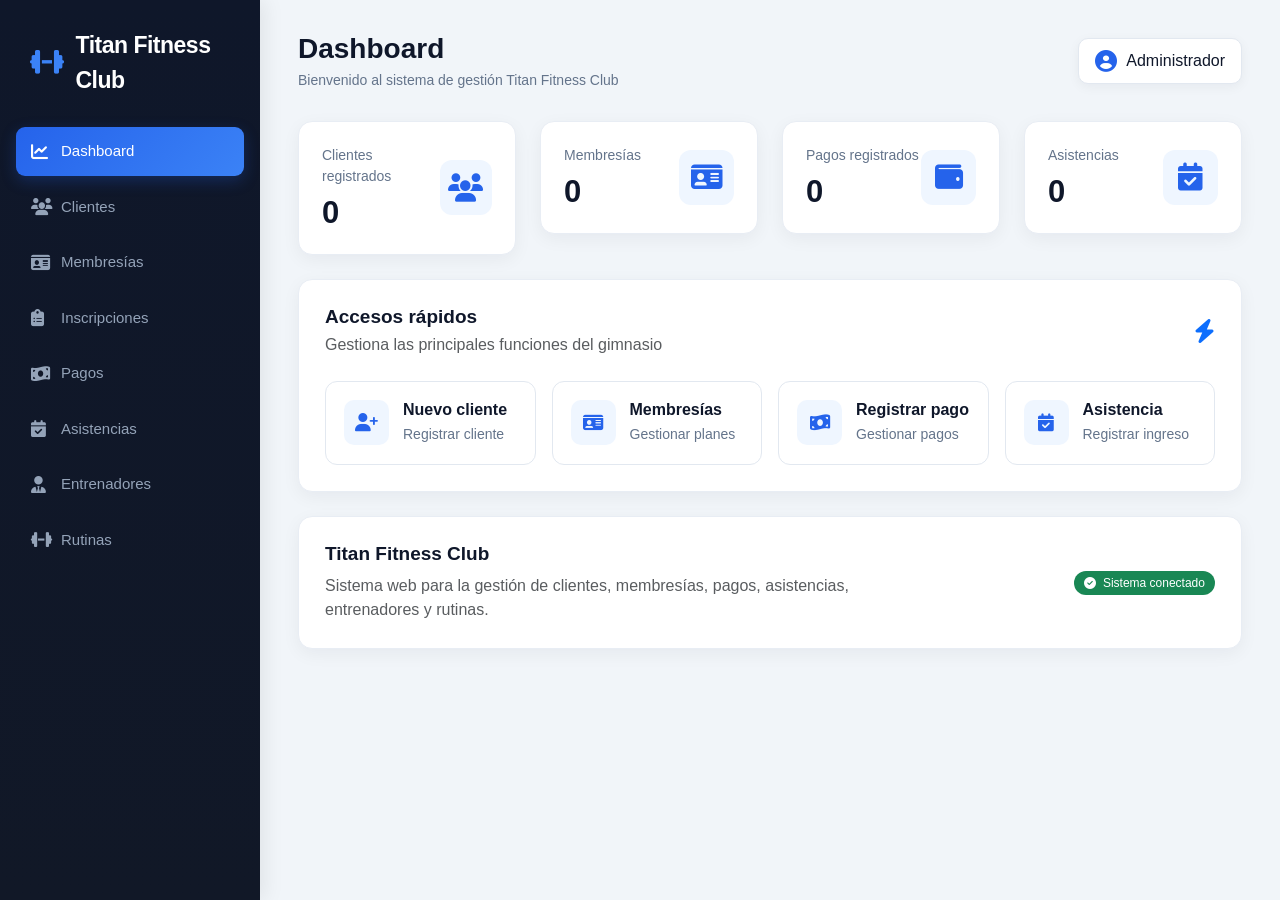
==== frontend/index.html @ a8412d76 "Implementacion de inscripciones, pagos y calculo de vuelto" ====
<!DOCTYPE html>
<html lang="es">

<head>
    <meta charset="UTF-8">
    <meta name="viewport" content="width=device-width, initial-scale=1.0">

    <title>Titan Fitness | Dashboard</title>

    <link
        href="https://cdn.jsdelivr.net/npm/bootstrap@5.3.3/dist/css/bootstrap.min.css"
        rel="stylesheet"
    >

    <link
        rel="stylesheet"
        href="https://cdnjs.cloudflare.com/ajax/libs/font-awesome/6.5.2/css/all.min.css"
    >

    <link rel="stylesheet" href="css/style.css">
</head>

<body>

<div class="d-flex">

    <!-- ============================= -->
    <!-- SIDEBAR -->
    <!-- ============================= -->

    <aside class="sidebar">

        <div class="logo">
            <i class="fa-solid fa-dumbbell"></i>
            <span>Titan Fitness Club</span>
        </div>

        <nav>

            <a href="index.html" class="active">
                <i class="fa-solid fa-chart-line"></i>
                <span>Dashboard</span>
            </a>

            <a href="clientes.html">
                <i class="fa-solid fa-users"></i>
                <span>Clientes</span>
            </a>

            <a href="membresias.html">
                <i class="fa-solid fa-id-card"></i>
                <span>Membresías</span>
            </a>
           <a href="inscripciones.html">
    <i class="fa-solid fa-clipboard-list"></i>
    <span>Inscripciones</span>
</a>
            <a href="pagos.html">
                <i class="fa-solid fa-money-bill-wave"></i>
                <span>Pagos</span>
            </a>

            <a href="asistencias.html">
                <i class="fa-solid fa-calendar-check"></i>
                <span>Asistencias</span>
            </a>

            <a href="entrenadores.html">
                <i class="fa-solid fa-user-tie"></i>
                <span>Entrenadores</span>
            </a>

            <a href="rutinas.html">
                <i class="fa-solid fa-dumbbell"></i>
                <span>Rutinas</span>
            </a>

        </nav>

    </aside>


    <!-- ============================= -->
    <!-- CONTENIDO PRINCIPAL -->
    <!-- ============================= -->

    <main class="main-content">

        <!-- TOPBAR -->

        <div class="topbar">

            <div>
                <h2>Dashboard</h2>

                <p>
                    Bienvenido al sistema de gestión
                    Titan Fitness Club
                </p>
            </div>

            <div class="admin">
                <i class="fa-solid fa-circle-user"></i>
                <span>Administrador</span>
            </div>

        </div>


        <!-- ============================= -->
        <!-- TARJETAS -->
        <!-- ============================= -->

        <div class="row g-4">

            <!-- CLIENTES -->

            <div class="col-md-6 col-xl-3">

                <div class="card-dashboard">

                    <div>
                        <p>Clientes registrados</p>

                        <h3 id="totalClientes">
                            0
                        </h3>
                    </div>

                    <i class="fa-solid fa-users"></i>

                </div>

            </div>


            <!-- MEMBRESÍAS -->

            <div class="col-md-6 col-xl-3">

                <div class="card-dashboard">

                    <div>
                        <p>Membresías</p>

                        <h3 id="totalMembresias">
                            0
                        </h3>
                    </div>

                    <i class="fa-solid fa-id-card"></i>

                </div>

            </div>


            <!-- PAGOS -->

            <div class="col-md-6 col-xl-3">

                <div class="card-dashboard">

                    <div>
                        <p>Pagos registrados</p>

                        <h3 id="totalPagos">
                            0
                        </h3>
                    </div>

                    <i class="fa-solid fa-wallet"></i>

                </div>

            </div>


            <!-- ASISTENCIAS -->

            <div class="col-md-6 col-xl-3">

                <div class="card-dashboard">

                    <div>
                        <p>Asistencias</p>

                        <h3 id="totalAsistencias">
                            0
                        </h3>
                    </div>

                    <i class="fa-solid fa-calendar-check"></i>

                </div>

            </div>

        </div>


        <!-- ============================= -->
        <!-- ACCESOS RÁPIDOS -->
        <!-- ============================= -->

        <div class="panel mt-4">

            <div class="d-flex justify-content-between
                        align-items-center mb-4">

                <div>
                    <h4 class="mb-1">
                        Accesos rápidos
                    </h4>

                    <p class="text-muted mb-0">
                        Gestiona las principales funciones
                        del gimnasio
                    </p>
                </div>

                <i class="fa-solid fa-bolt
                          text-primary fs-4">
                </i>

            </div>


            <div class="row g-3">

                <!-- CLIENTE -->

                <div class="col-md-6 col-xl-3">

                    <a
                        href="clientes.html"
                        class="text-decoration-none"
                    >

                        <div class="quick-action">

                            <div class="quick-icon">
                                <i class="fa-solid fa-user-plus"></i>
                            </div>

                            <div>
                                <h6>Nuevo cliente</h6>

                                <small>
                                    Registrar cliente
                                </small>
                            </div>

                        </div>

                    </a>

                </div>


                <!-- MEMBRESÍA -->

                <div class="col-md-6 col-xl-3">

                    <a
                        href="membresias.html"
                        class="text-decoration-none"
                    >

                        <div class="quick-action">

                            <div class="quick-icon">
                                <i class="fa-solid fa-id-card"></i>
                            </div>

                            <div>
                                <h6>Membresías</h6>

                                <small>
                                    Gestionar planes
                                </small>
                            </div>

                        </div>

                    </a>

                </div>


                <!-- PAGO -->

                <div class="col-md-6 col-xl-3">

                    <a
                        href="pagos.html"
                        class="text-decoration-none"
                    >

                        <div class="quick-action">

                            <div class="quick-icon">
                                <i class="fa-solid fa-money-bill-wave"></i>
                            </div>

                            <div>
                                <h6>Registrar pago</h6>

                                <small>
                                    Gestionar pagos
                                </small>
                            </div>

                        </div>

                    </a>

                </div>


                <!-- ASISTENCIA -->

                <div class="col-md-6 col-xl-3">

                    <a
                        href="asistencias.html"
                        class="text-decoration-none"
                    >

                        <div class="quick-action">

                            <div class="quick-icon">
                                <i class="fa-solid fa-calendar-check"></i>
                            </div>

                            <div>
                                <h6>Asistencia</h6>

                                <small>
                                    Registrar ingreso
                                </small>
                            </div>

                        </div>

                    </a>

                </div>

            </div>

        </div>


        <!-- ============================= -->
        <!-- INFORMACIÓN -->
        <!-- ============================= -->

        <div class="panel mt-4">

            <div class="row align-items-center">

                <div class="col-md-8">

                    <h4>
                        Titan Fitness Club
                    </h4>

                    <p class="text-muted mb-0">

                        Sistema web para la gestión de
                        clientes, membresías, pagos,
                        asistencias, entrenadores y rutinas.

                    </p>

                </div>


                <div class="col-md-4 text-md-end mt-3 mt-md-0">

                    <span class="badge bg-success">

                        <i class="fa-solid fa-circle-check me-1"></i>

                        Sistema conectado

                    </span>

                </div>

            </div>

        </div>

    </main>

</div>


<script src="js/app.js"></script>

</body>

</html>
---- frontend/css/style.css ----
/* =========================================
   TITAN FITNESS CLUB - ESTILO GENERAL
========================================= */

* {
    margin: 0;
    padding: 0;
    box-sizing: border-box;
}

:root {
    --primary: #2563eb;
    --primary-dark: #1d4ed8;
    --sidebar: #0f172a;
    --sidebar-light: #1e293b;
    --background: #f1f5f9;
    --card: #ffffff;
    --text: #0f172a;
    --text-light: #64748b;
    --border: #e2e8f0;
}

body {
    background: var(--background);
    font-family: "Segoe UI", Arial, sans-serif;
    color: var(--text);
}


/* =========================================
   SIDEBAR
========================================= */

.sidebar {
    width: 260px;
    min-height: 100vh;
    background: linear-gradient(
        180deg,
        #0f172a 0%,
        #111827 100%
    );

    padding: 28px 16px;
    position: fixed;
    left: 0;
    top: 0;

    box-shadow: 4px 0 20px rgba(0, 0, 0, 0.08);
    z-index: 100;
}


/* LOGO */

.logo {
    color: white;
    font-size: 23px;
    font-weight: 700;

    padding: 0 14px 30px;

    display: flex;
    align-items: center;

    letter-spacing: -0.5px;
}

.logo i {
    margin-right: 12px;
    font-size: 27px;
    color: #3b82f6;
}


/* LINKS */

.sidebar nav a {
    display: flex;
    align-items: center;

    color: #94a3b8;

    text-decoration: none;

    padding: 13px 15px;

    margin-bottom: 7px;

    border-radius: 9px;

    font-size: 15px;
    font-weight: 500;

    transition: all 0.25s ease;
}

.sidebar nav a i {
    width: 30px;
    font-size: 17px;
}


/* HOVER */

.sidebar nav a:hover {
    background: rgba(37, 99, 235, 0.15);
    color: white;

    transform: translateX(3px);
}


/* ACTIVO */

.sidebar nav a.active {
    background: linear-gradient(
        135deg,
        #2563eb,
        #3b82f6
    );

    color: white;

    box-shadow: 0 5px 15px rgba(37, 99, 235, 0.25);
}


/* =========================================
   CONTENIDO PRINCIPAL
========================================= */

.main-content {
    margin-left: 260px;

    width: calc(100% - 260px);

    min-height: 100vh;

    padding: 32px 38px;
}


/* =========================================
   TOPBAR
========================================= */

.topbar {
    display: flex;
    justify-content: space-between;
    align-items: center;

    margin-bottom: 30px;
}

.topbar h2 {
    font-size: 28px;
    font-weight: 700;

    margin-bottom: 4px;

    color: #0f172a;
}

.topbar p {
    color: var(--text-light);

    margin: 0;

    font-size: 14px;
}


/* ADMIN */

.admin {
    background: white;

    padding: 10px 16px;

    border-radius: 10px;

    border: 1px solid var(--border);

    box-shadow: 0 3px 12px rgba(15, 23, 42, 0.05);

    display: flex;
    align-items: center;

    font-weight: 500;
}

.admin i {
    font-size: 22px;

    margin-right: 9px;

    color: #2563eb;
}


/* =========================================
   TARJETAS DASHBOARD
========================================= */

.card-dashboard {
    background: white;

    border-radius: 14px;

    padding: 23px;

    display: flex;

    justify-content: space-between;

    align-items: center;

    border: 1px solid #e8edf4;

    box-shadow: 0 5px 18px rgba(15, 23, 42, 0.05);

    transition: all 0.25s ease;
}


/* EFECTO TARJETAS */

.card-dashboard:hover {
    transform: translateY(-4px);

    box-shadow: 0 10px 25px rgba(15, 23, 42, 0.09);
}


.card-dashboard p {
    color: #64748b;

    margin-bottom: 7px;

    font-size: 14px;

    font-weight: 500;
}


.card-dashboard h3 {
    font-size: 31px;

    font-weight: 700;

    margin: 0;

    color: #0f172a;
}


/* ICONOS */

.card-dashboard > i {
    font-size: 28px;

    color: #2563eb;

    background: #eff6ff;

    width: 55px;

    height: 55px;

    border-radius: 12px;

    display: flex;

    align-items: center;

    justify-content: center;
}


/* =========================================
   PANEL
========================================= */

.panel {
    background: white;

    padding: 26px;

    border-radius: 14px;

    border: 1px solid #e8edf4;

    box-shadow: 0 5px 18px rgba(15, 23, 42, 0.05);
}


.panel h4 {
    font-weight: 700;

    font-size: 19px;

    color: #0f172a;
}


/* =========================================
   TABLAS
========================================= */

.table {
    margin-bottom: 0;
}

.table thead th {
    background: #f8fafc;

    color: #475569;

    font-size: 13px;

    text-transform: uppercase;

    letter-spacing: 0.4px;

    font-weight: 600;

    border-bottom: 1px solid #e2e8f0;

    padding: 14px;
}

.table tbody td {
    padding: 14px;

    vertical-align: middle;

    border-color: #edf2f7;

    font-size: 14px;
}

.table tbody tr {
    transition: background 0.2s ease;
}

.table tbody tr:hover {
    background: #f8fafc;
}


/* =========================================
   BOTONES
========================================= */

.btn {
    border-radius: 8px;

    font-weight: 500;

    transition: all 0.2s ease;
}

.btn-primary {
    background: #2563eb;

    border-color: #2563eb;

    box-shadow: 0 3px 8px rgba(37, 99, 235, 0.18);
}

.btn-primary:hover {
    background: #1d4ed8;

    border-color: #1d4ed8;

    transform: translateY(-1px);
}

.btn-warning {
    background: #f59e0b;

    border-color: #f59e0b;

    color: white;
}

.btn-danger {
    background: #ef4444;

    border-color: #ef4444;
}


/* =========================================
   BADGES
========================================= */

.badge {
    padding: 6px 10px;

    border-radius: 20px;

    font-weight: 500;
}


/* =========================================
   MODALES
========================================= */

.modal-content {
    border: none;

    border-radius: 16px;

    box-shadow: 0 20px 50px rgba(15, 23, 42, 0.18);
}

.modal-header {
    border-bottom: 1px solid #e2e8f0;

    padding: 20px 24px;
}

.modal-title {
    font-weight: 700;

    color: #0f172a;
}

.modal-body {
    padding: 24px;
}

.modal-footer {
    border-top: 1px solid #e2e8f0;

    padding: 16px 24px;
}


/* =========================================
   FORMULARIOS
========================================= */

.form-label {
    font-size: 14px;

    font-weight: 600;

    color: #334155;
}

.form-control,
.form-select {
    border-radius: 8px;

    border: 1px solid #cbd5e1;

    padding: 10px 12px;

    transition: 0.2s;
}

.form-control:focus,
.form-select:focus {
    border-color: #2563eb;

    box-shadow: 0 0 0 3px rgba(37, 99, 235, 0.10);
}


/* =========================================
   SCROLLBAR
========================================= */

::-webkit-scrollbar {
    width: 8px;
}

::-webkit-scrollbar-track {
    background: #f1f5f9;
}

::-webkit-scrollbar-thumb {
    background: #cbd5e1;

    border-radius: 10px;
}

::-webkit-scrollbar-thumb:hover {
    background: #94a3b8;
}


/* =========================================
   RESPONSIVE
========================================= */

@media (max-width: 768px) {

    .sidebar {
        width: 78px;

        padding: 25px 10px;
    }

    .logo {
        justify-content: center;

        padding: 0 0 30px;
    }

    .logo span {
        display: none;
    }

    .logo i {
        margin: 0;
    }

    .sidebar span {
        display: none;
    }

    .sidebar nav a {
        justify-content: center;

        padding: 14px;
    }

    .sidebar nav a i {
        width: auto;

        font-size: 19px;
    }

    .sidebar nav a:hover {
        transform: none;
    }

    .main-content {
        margin-left: 78px;

        width: calc(100% - 78px);

        padding: 22px;
    }

    .topbar {
        align-items: flex-start;

        gap: 15px;
    }

    .topbar h2 {
        font-size: 23px;
    }

    .admin span {
        display: none;
    }

    .admin i {
        margin: 0;
    }
        }
        /* =========================================
   ACCESOS RÁPIDOS
========================================= */

.quick-action {
    border: 1px solid #e2e8f0;
    border-radius: 12px;
    padding: 18px;

    display: flex;
    align-items: center;
    gap: 14px;

    background: #ffffff;

    transition: all 0.25s ease;
}

.quick-action:hover {
    border-color: #2563eb;

    transform: translateY(-3px);

    box-shadow: 0 8px 20px rgba(37, 99, 235, 0.10);
}

.quick-icon {
    width: 45px;
    height: 45px;

    min-width: 45px;

    border-radius: 10px;

    background: #eff6ff;

    color: #2563eb;

    display: flex;
    align-items: center;
    justify-content: center;

    font-size: 18px;
}

.quick-action h6 {
    margin: 0 0 3px;

    color: #0f172a;

    font-weight: 600;
}

.quick-action small {
    color: #64748b;
}
/* =========================================
   BUSCADOR DE CLIENTES
========================================= */

.client-search {
    width: 280px;
    height: 42px;

    display: flex;
    align-items: center;

    background: #f8fafc;

    border: 1px solid #e2e8f0;
    border-radius: 9px;

    padding: 0 13px;

    transition: all 0.2s ease;
}

.client-search:focus-within {
    background: white;
    border-color: #2563eb;

    box-shadow: 0 0 0 3px rgba(37, 99, 235, 0.08);
}

.client-search i {
    color: #94a3b8;
    margin-right: 10px;
}

.client-search input {
    width: 100%;

    border: none;
    outline: none;

    background: transparent;

    color: #0f172a;

    font-size: 14px;
}

.client-search input::placeholder {
    color: #94a3b8;
}


/* ACCIONES DE TABLA */

.table .btn-sm {
    width: 34px;
    height: 34px;

    padding: 0;

    display: inline-flex;
    align-items: center;
    justify-content: center;

    margin: 0 2px;

    border-radius: 7px;
}
/* =========================================
   ESTADO MEMBRESÍA
========================================= */

.membership-status {
    background: #f8fafc;

    border: 1px solid #e2e8f0;
    border-radius: 10px;

    padding: 16px;

    display: flex;
    align-items: center;
    justify-content: space-between;

    gap: 20px;
}

.membership-status strong {
    font-size: 14px;
    color: #0f172a;
}

.membership-status p {
    margin-top: 3px;

    color: #64748b;

    font-size: 13px;
}

.membership-status .form-check-input {
    width: 44px;
    height: 22px;

    cursor: pointer;
}

.input-group-text {
    background: #f8fafc;

    border-color: #cbd5e1;

    color: #64748b;

    font-weight: 500;
}
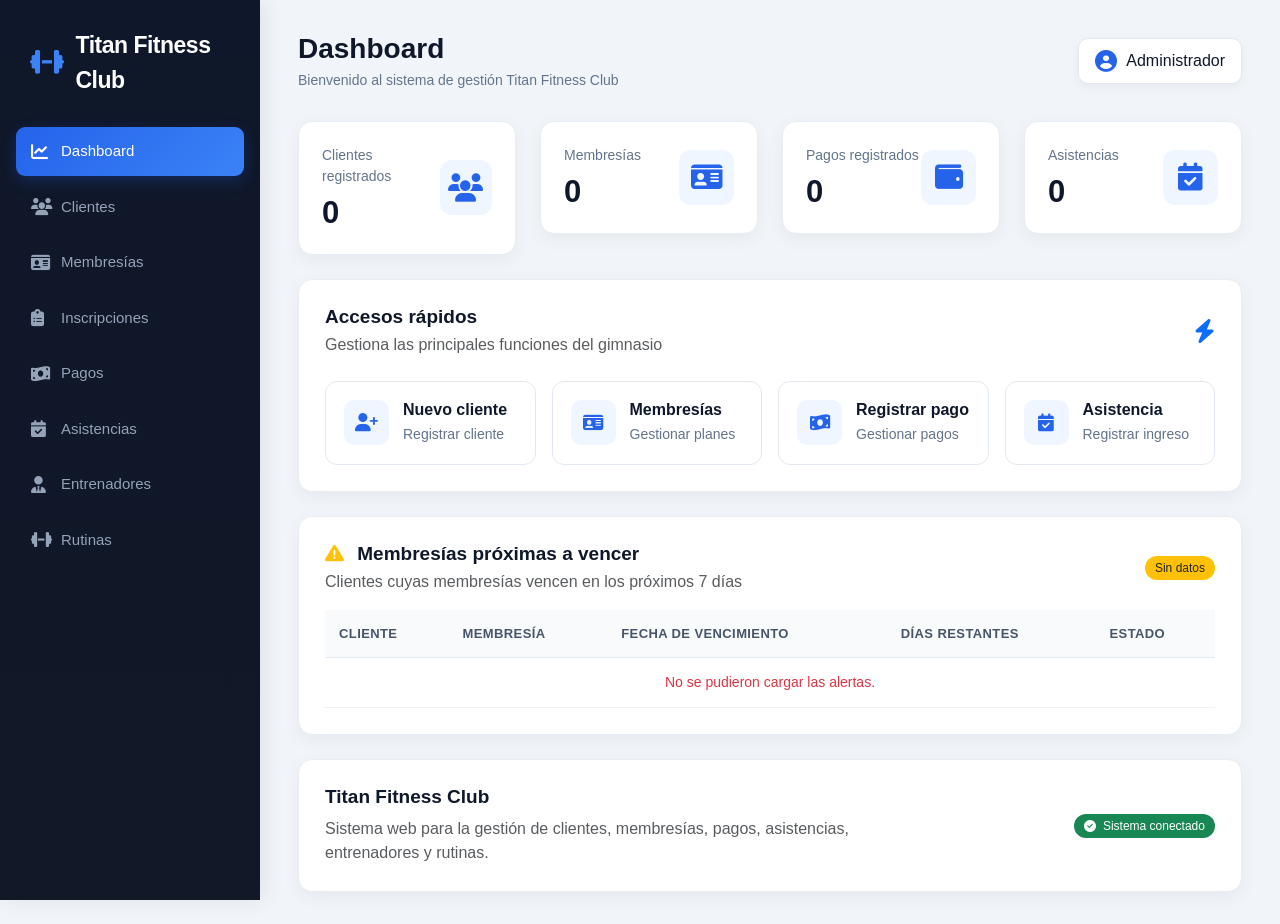
==== commit 0a05c349: "Implementar asistencias y alertas de vencimiento" ====
--- a/frontend/index.html
+++ b/frontend/index.html
@@ -350,7 +350,52 @@
             </div>
 
         </div>
-
+<!-- ============================= -->
+<!-- ALERTAS DE MEMBRESÍAS -->
+<!-- ============================= -->
+
+<div class="panel mt-4">
+
+    <div class="d-flex justify-content-between align-items-center mb-3">
+        <div>
+            <h4 class="mb-1">
+                <i class="fa-solid fa-triangle-exclamation text-warning me-2"></i>
+                Membresías próximas a vencer
+            </h4>
+
+            <p class="text-muted mb-0">
+                Clientes cuyas membresías vencen en los próximos 7 días
+            </p>
+        </div>
+
+        <span class="badge bg-warning text-dark" id="totalAlertas">
+            0 alertas
+        </span>
+    </div>
+
+    <div class="table-responsive">
+        <table class="table table-hover align-middle">
+            <thead>
+                <tr>
+                    <th>Cliente</th>
+                    <th>Membresía</th>
+                    <th>Fecha de vencimiento</th>
+                    <th>Días restantes</th>
+                    <th>Estado</th>
+                </tr>
+            </thead>
+
+            <tbody id="tablaAlertas">
+                <tr>
+                    <td colspan="5" class="text-center text-muted">
+                        Cargando alertas...
+                    </td>
+                </tr>
+            </tbody>
+        </table>
+    </div>
+
+</div>
 
         <!-- ============================= -->
         <!-- INFORMACIÓN -->
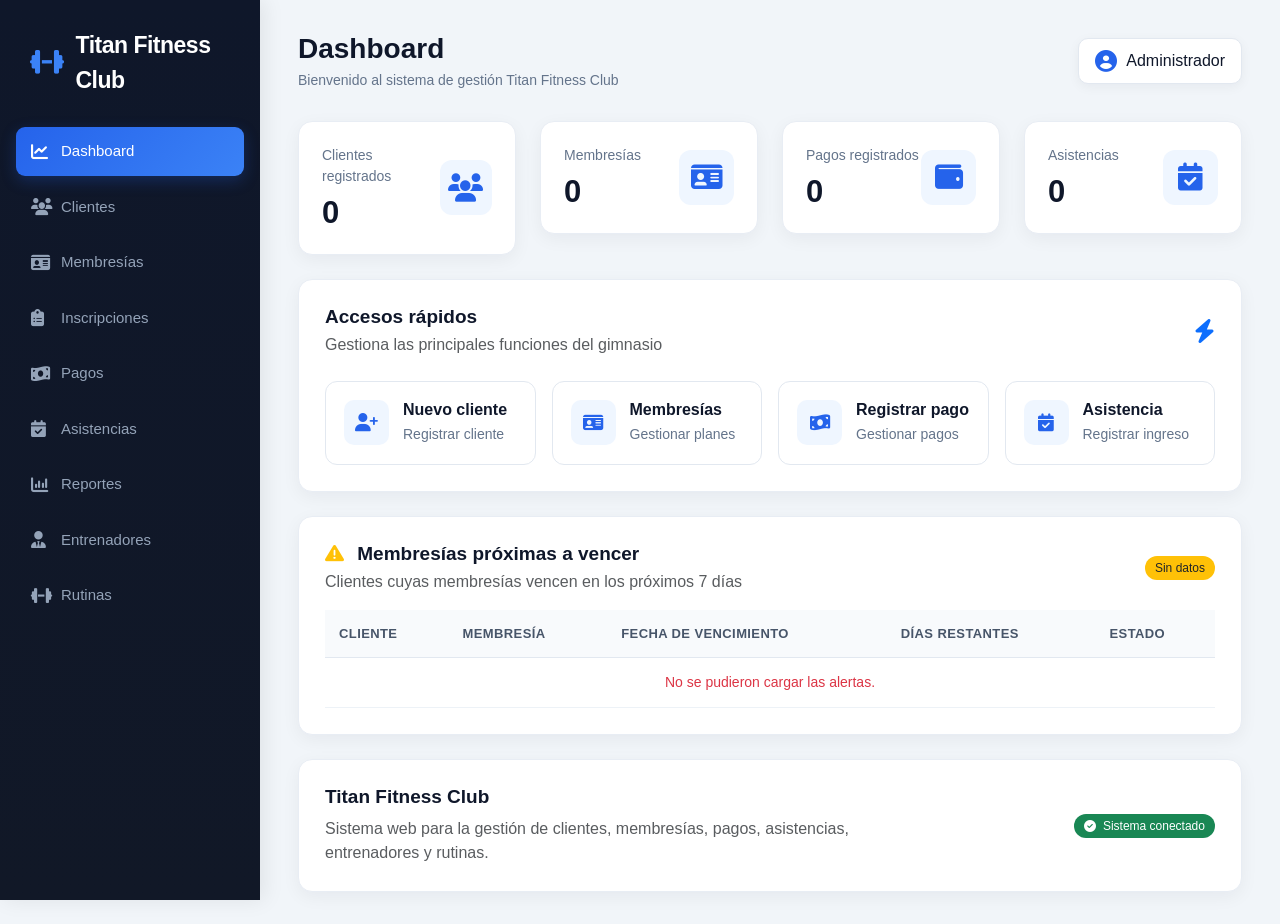
==== commit d15b6bb4: "Implementar reportes e historial completo de clientes" ====
--- a/frontend/index.html
+++ b/frontend/index.html
@@ -64,6 +64,10 @@
                 <i class="fa-solid fa-calendar-check"></i>
                 <span>Asistencias</span>
             </a>
+            <a href="reportes.html">
+    <i class="fa-solid fa-chart-column"></i>
+    <span>Reportes</span>
+</a>
 
             <a href="entrenadores.html">
                 <i class="fa-solid fa-user-tie"></i>
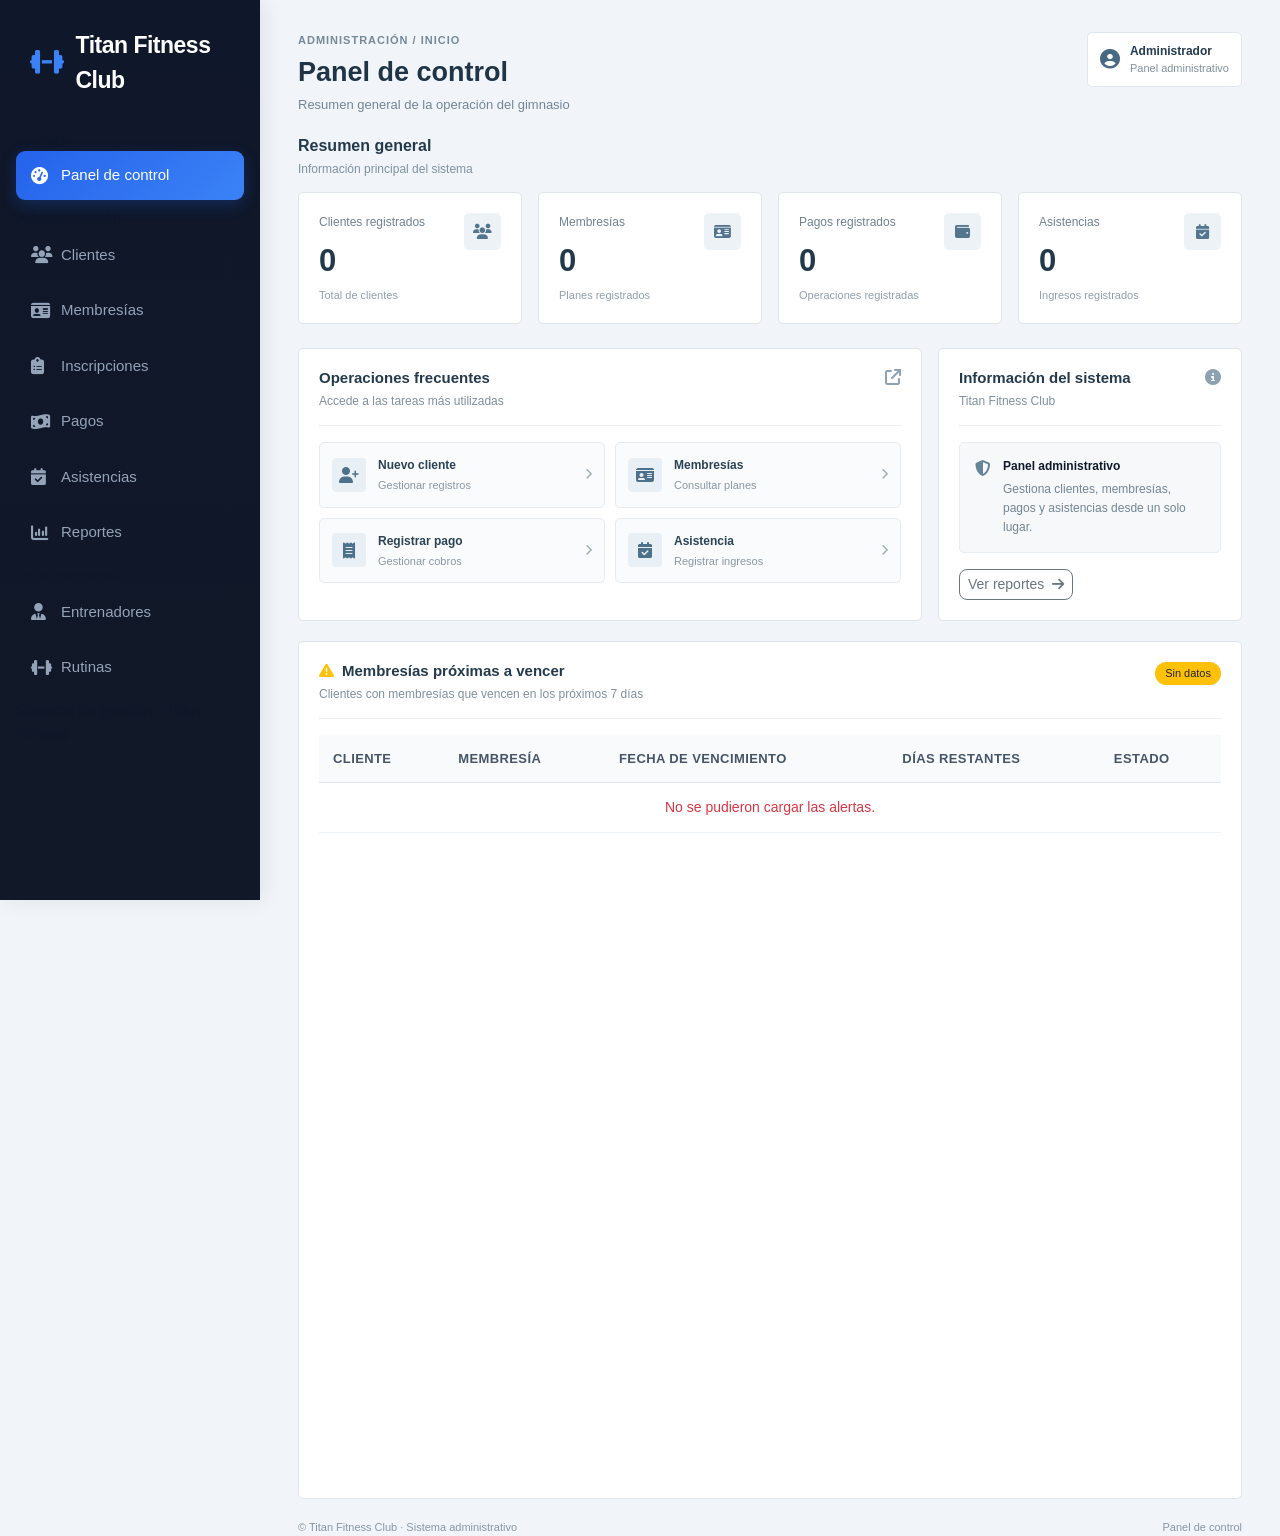
==== commit 54324789: "Mejoras en el diseño de la interfaz del sistema" ====
--- a/frontend/index.html
+++ b/frontend/index.html
@@ -1,454 +1,82 @@
 <!DOCTYPE html>
 <html lang="es">
-
 <head>
-    <meta charset="UTF-8">
-    <meta name="viewport" content="width=device-width, initial-scale=1.0">
-
-    <title>Titan Fitness | Dashboard</title>
-
-    <link
-        href="https://cdn.jsdelivr.net/npm/bootstrap@5.3.3/dist/css/bootstrap.min.css"
-        rel="stylesheet"
-    >
-
-    <link
-        rel="stylesheet"
-        href="https://cdnjs.cloudflare.com/ajax/libs/font-awesome/6.5.2/css/all.min.css"
-    >
-
-    <link rel="stylesheet" href="css/style.css">
+  <meta charset="UTF-8">
+  <meta name="viewport" content="width=device-width, initial-scale=1.0">
+  <title>Titan Fitness Club | Panel de control</title>
+  <link href="https://cdn.jsdelivr.net/npm/bootstrap@5.3.3/dist/css/bootstrap.min.css" rel="stylesheet">
+  <link href="https://cdnjs.cloudflare.com/ajax/libs/font-awesome/6.5.2/css/all.min.css" rel="stylesheet">
+  <link rel="stylesheet" href="css/style.css">
 </head>
-
 <body>
-
-<div class="d-flex">
-
-    <!-- ============================= -->
-    <!-- SIDEBAR -->
-    <!-- ============================= -->
-
-    <aside class="sidebar">
-
-        <div class="logo">
-            <i class="fa-solid fa-dumbbell"></i>
-            <span>Titan Fitness Club</span>
-        </div>
-
-        <nav>
-
-            <a href="index.html" class="active">
-                <i class="fa-solid fa-chart-line"></i>
-                <span>Dashboard</span>
-            </a>
-
-            <a href="clientes.html">
-                <i class="fa-solid fa-users"></i>
-                <span>Clientes</span>
-            </a>
-
-            <a href="membresias.html">
-                <i class="fa-solid fa-id-card"></i>
-                <span>Membresías</span>
-            </a>
-           <a href="inscripciones.html">
-    <i class="fa-solid fa-clipboard-list"></i>
-    <span>Inscripciones</span>
-</a>
-            <a href="pagos.html">
-                <i class="fa-solid fa-money-bill-wave"></i>
-                <span>Pagos</span>
-            </a>
-
-            <a href="asistencias.html">
-                <i class="fa-solid fa-calendar-check"></i>
-                <span>Asistencias</span>
-            </a>
-            <a href="reportes.html">
-    <i class="fa-solid fa-chart-column"></i>
-    <span>Reportes</span>
-</a>
-
-            <a href="entrenadores.html">
-                <i class="fa-solid fa-user-tie"></i>
-                <span>Entrenadores</span>
-            </a>
-
-            <a href="rutinas.html">
-                <i class="fa-solid fa-dumbbell"></i>
-                <span>Rutinas</span>
-            </a>
-
-        </nav>
-
+  <div class="d-flex">
+    <aside class="sidebar" aria-label="Navegación principal">
+      <div class="logo"><i class="fa-solid fa-dumbbell"></i><span>Titan Fitness Club</span></div>
+      <nav>
+        <div class="nav-section">General</div>
+        <a href="index.html" class="active" aria-current="page" title="Dashboard"><i class="fa-solid fa-gauge-high"></i><span>Panel de control</span></a>
+        <div class="nav-section">Administración</div>
+        <a href="clientes.html" title="Clientes"><i class="fa-solid fa-users"></i><span>Clientes</span></a>
+        <a href="membresias.html" title="Membresías"><i class="fa-solid fa-id-card"></i><span>Membresías</span></a>
+        <a href="inscripciones.html" title="Inscripciones"><i class="fa-solid fa-clipboard-list"></i><span>Inscripciones</span></a>
+        <a href="pagos.html" title="Pagos"><i class="fa-solid fa-money-bill-wave"></i><span>Pagos</span></a>
+        <a href="asistencias.html" title="Asistencias"><i class="fa-solid fa-calendar-check"></i><span>Asistencias</span></a>
+        <a href="reportes.html" title="Reportes"><i class="fa-solid fa-chart-column"></i><span>Reportes</span></a>
+        <div class="nav-section">Próximamente</div>
+        <a href="entrenadores.html" title="Entrenadores"><i class="fa-solid fa-user-tie"></i><span>Entrenadores</span></a>
+        <a href="rutinas.html" title="Rutinas"><i class="fa-solid fa-dumbbell"></i><span>Rutinas</span></a>
+      </nav>
+      <div class="sidebar-footer">Sistema de gestión · Titan Fitness</div>
     </aside>
 
+    <main class="main-content">
+      <header class="dashboard-heading">
+        <div>
+          <div class="dashboard-eyebrow">Administración / Inicio</div>
+          <h1>Panel de control</h1>
+          <p>Resumen general de la operación del gimnasio</p>
+        </div>
+        <div class="dashboard-user"><i class="fa-solid fa-circle-user"></i><div><strong>Administrador</strong><small>Panel administrativo</small></div></div>
+      </header>
 
-    <!-- ============================= -->
-    <!-- CONTENIDO PRINCIPAL -->
-    <!-- ============================= -->
+      <section aria-labelledby="titulo-resumen">
+        <div class="dashboard-section-title"><div><h2 id="titulo-resumen">Resumen general</h2><p>Información principal del sistema</p></div></div>
+        <div class="row g-3">
+          <div class="col-sm-6 col-xl-3"><div class="dashboard-stat"><div><p class="stat-label">Clientes registrados</p><h3 class="stat-number" id="totalClientes">0</h3><p class="stat-detail">Total de clientes</p></div><span class="stat-icon"><i class="fa-solid fa-users"></i></span></div></div>
+          <div class="col-sm-6 col-xl-3"><div class="dashboard-stat"><div><p class="stat-label">Membresías</p><h3 class="stat-number" id="totalMembresias">0</h3><p class="stat-detail">Planes registrados</p></div><span class="stat-icon"><i class="fa-solid fa-id-card"></i></span></div></div>
+          <div class="col-sm-6 col-xl-3"><div class="dashboard-stat"><div><p class="stat-label">Pagos registrados</p><h3 class="stat-number" id="totalPagos">0</h3><p class="stat-detail">Operaciones registradas</p></div><span class="stat-icon"><i class="fa-solid fa-wallet"></i></span></div></div>
+          <div class="col-sm-6 col-xl-3"><div class="dashboard-stat"><div><p class="stat-label">Asistencias</p><h3 class="stat-number" id="totalAsistencias">0</h3><p class="stat-detail">Ingresos registrados</p></div><span class="stat-icon"><i class="fa-solid fa-calendar-check"></i></span></div></div>
+        </div>
+      </section>
 
-    <main class="main-content">
+      <div class="row g-3 mt-2">
+        <section class="col-lg-8" aria-labelledby="titulo-accesos">
+          <div class="dashboard-block">
+            <div class="dashboard-block-header"><div><h2 id="titulo-accesos">Operaciones frecuentes</h2><p>Accede a las tareas más utilizadas</p></div><i class="fa-solid fa-arrow-up-right-from-square"></i></div>
+            <div class="dashboard-shortcuts">
+              <a class="dashboard-shortcut" href="clientes.html"><span class="shortcut-icon"><i class="fa-solid fa-user-plus"></i></span><span><strong>Nuevo cliente</strong><small>Gestionar registros</small></span><i class="fa-solid fa-chevron-right shortcut-arrow"></i></a>
+              <a class="dashboard-shortcut" href="membresias.html"><span class="shortcut-icon"><i class="fa-solid fa-id-card"></i></span><span><strong>Membresías</strong><small>Consultar planes</small></span><i class="fa-solid fa-chevron-right shortcut-arrow"></i></a>
+              <a class="dashboard-shortcut" href="pagos.html"><span class="shortcut-icon"><i class="fa-solid fa-receipt"></i></span><span><strong>Registrar pago</strong><small>Gestionar cobros</small></span><i class="fa-solid fa-chevron-right shortcut-arrow"></i></a>
+              <a class="dashboard-shortcut" href="asistencias.html"><span class="shortcut-icon"><i class="fa-solid fa-calendar-check"></i></span><span><strong>Asistencia</strong><small>Registrar ingresos</small></span><i class="fa-solid fa-chevron-right shortcut-arrow"></i></a>
+            </div>
+          </div>
+        </section>
+        <section class="col-lg-4" aria-labelledby="titulo-informacion">
+          <div class="dashboard-block">
+            <div class="dashboard-block-header"><div><h2 id="titulo-informacion">Información del sistema</h2><p>Titan Fitness Club</p></div><i class="fa-solid fa-circle-info"></i></div>
+            <div class="dashboard-note"><i class="fa-solid fa-shield-halved"></i><div><strong>Panel administrativo</strong><p>Gestiona clientes, membresías, pagos y asistencias desde un solo lugar.</p></div></div>
+            <a href="reportes.html" class="btn btn-outline-secondary btn-sm mt-3">Ver reportes <i class="fa-solid fa-arrow-right ms-1"></i></a>
+          </div>
+        </section>
+      </div>
 
-        <!-- TOPBAR -->
-
-        <div class="topbar">
-
-            <div>
-                <h2>Dashboard</h2>
-
-                <p>
-                    Bienvenido al sistema de gestión
-                    Titan Fitness Club
-                </p>
-            </div>
-
-            <div class="admin">
-                <i class="fa-solid fa-circle-user"></i>
-                <span>Administrador</span>
-            </div>
-
-        </div>
-
-
-        <!-- ============================= -->
-        <!-- TARJETAS -->
-        <!-- ============================= -->
-
-        <div class="row g-4">
-
-            <!-- CLIENTES -->
-
-            <div class="col-md-6 col-xl-3">
-
-                <div class="card-dashboard">
-
-                    <div>
-                        <p>Clientes registrados</p>
-
-                        <h3 id="totalClientes">
-                            0
-                        </h3>
-                    </div>
-
-                    <i class="fa-solid fa-users"></i>
-
-                </div>
-
-            </div>
-
-
-            <!-- MEMBRESÍAS -->
-
-            <div class="col-md-6 col-xl-3">
-
-                <div class="card-dashboard">
-
-                    <div>
-                        <p>Membresías</p>
-
-                        <h3 id="totalMembresias">
-                            0
-                        </h3>
-                    </div>
-
-                    <i class="fa-solid fa-id-card"></i>
-
-                </div>
-
-            </div>
-
-
-            <!-- PAGOS -->
-
-            <div class="col-md-6 col-xl-3">
-
-                <div class="card-dashboard">
-
-                    <div>
-                        <p>Pagos registrados</p>
-
-                        <h3 id="totalPagos">
-                            0
-                        </h3>
-                    </div>
-
-                    <i class="fa-solid fa-wallet"></i>
-
-                </div>
-
-            </div>
-
-
-            <!-- ASISTENCIAS -->
-
-            <div class="col-md-6 col-xl-3">
-
-                <div class="card-dashboard">
-
-                    <div>
-                        <p>Asistencias</p>
-
-                        <h3 id="totalAsistencias">
-                            0
-                        </h3>
-                    </div>
-
-                    <i class="fa-solid fa-calendar-check"></i>
-
-                </div>
-
-            </div>
-
-        </div>
-
-
-        <!-- ============================= -->
-        <!-- ACCESOS RÁPIDOS -->
-        <!-- ============================= -->
-
-        <div class="panel mt-4">
-
-            <div class="d-flex justify-content-between
-                        align-items-center mb-4">
-
-                <div>
-                    <h4 class="mb-1">
-                        Accesos rápidos
-                    </h4>
-
-                    <p class="text-muted mb-0">
-                        Gestiona las principales funciones
-                        del gimnasio
-                    </p>
-                </div>
-
-                <i class="fa-solid fa-bolt
-                          text-primary fs-4">
-                </i>
-
-            </div>
-
-
-            <div class="row g-3">
-
-                <!-- CLIENTE -->
-
-                <div class="col-md-6 col-xl-3">
-
-                    <a
-                        href="clientes.html"
-                        class="text-decoration-none"
-                    >
-
-                        <div class="quick-action">
-
-                            <div class="quick-icon">
-                                <i class="fa-solid fa-user-plus"></i>
-                            </div>
-
-                            <div>
-                                <h6>Nuevo cliente</h6>
-
-                                <small>
-                                    Registrar cliente
-                                </small>
-                            </div>
-
-                        </div>
-
-                    </a>
-
-                </div>
-
-
-                <!-- MEMBRESÍA -->
-
-                <div class="col-md-6 col-xl-3">
-
-                    <a
-                        href="membresias.html"
-                        class="text-decoration-none"
-                    >
-
-                        <div class="quick-action">
-
-                            <div class="quick-icon">
-                                <i class="fa-solid fa-id-card"></i>
-                            </div>
-
-                            <div>
-                                <h6>Membresías</h6>
-
-                                <small>
-                                    Gestionar planes
-                                </small>
-                            </div>
-
-                        </div>
-
-                    </a>
-
-                </div>
-
-
-                <!-- PAGO -->
-
-                <div class="col-md-6 col-xl-3">
-
-                    <a
-                        href="pagos.html"
-                        class="text-decoration-none"
-                    >
-
-                        <div class="quick-action">
-
-                            <div class="quick-icon">
-                                <i class="fa-solid fa-money-bill-wave"></i>
-                            </div>
-
-                            <div>
-                                <h6>Registrar pago</h6>
-
-                                <small>
-                                    Gestionar pagos
-                                </small>
-                            </div>
-
-                        </div>
-
-                    </a>
-
-                </div>
-
-
-                <!-- ASISTENCIA -->
-
-                <div class="col-md-6 col-xl-3">
-
-                    <a
-                        href="asistencias.html"
-                        class="text-decoration-none"
-                    >
-
-                        <div class="quick-action">
-
-                            <div class="quick-icon">
-                                <i class="fa-solid fa-calendar-check"></i>
-                            </div>
-
-                            <div>
-                                <h6>Asistencia</h6>
-
-                                <small>
-                                    Registrar ingreso
-                                </small>
-                            </div>
-
-                        </div>
-
-                    </a>
-
-                </div>
-
-            </div>
-
-        </div>
-<!-- ============================= -->
-<!-- ALERTAS DE MEMBRESÍAS -->
-<!-- ============================= -->
-
-<div class="panel mt-4">
-
-    <div class="d-flex justify-content-between align-items-center mb-3">
-        <div>
-            <h4 class="mb-1">
-                <i class="fa-solid fa-triangle-exclamation text-warning me-2"></i>
-                Membresías próximas a vencer
-            </h4>
-
-            <p class="text-muted mb-0">
-                Clientes cuyas membresías vencen en los próximos 7 días
-            </p>
-        </div>
-
-        <span class="badge bg-warning text-dark" id="totalAlertas">
-            0 alertas
-        </span>
-    </div>
-
-    <div class="table-responsive">
-        <table class="table table-hover align-middle">
-            <thead>
-                <tr>
-                    <th>Cliente</th>
-                    <th>Membresía</th>
-                    <th>Fecha de vencimiento</th>
-                    <th>Días restantes</th>
-                    <th>Estado</th>
-                </tr>
-            </thead>
-
-            <tbody id="tablaAlertas">
-                <tr>
-                    <td colspan="5" class="text-center text-muted">
-                        Cargando alertas...
-                    </td>
-                </tr>
-            </tbody>
-        </table>
-    </div>
-
-</div>
-
-        <!-- ============================= -->
-        <!-- INFORMACIÓN -->
-        <!-- ============================= -->
-
-        <div class="panel mt-4">
-
-            <div class="row align-items-center">
-
-                <div class="col-md-8">
-
-                    <h4>
-                        Titan Fitness Club
-                    </h4>
-
-                    <p class="text-muted mb-0">
-
-                        Sistema web para la gestión de
-                        clientes, membresías, pagos,
-                        asistencias, entrenadores y rutinas.
-
-                    </p>
-
-                </div>
-
-
-                <div class="col-md-4 text-md-end mt-3 mt-md-0">
-
-                    <span class="badge bg-success">
-
-                        <i class="fa-solid fa-circle-check me-1"></i>
-
-                        Sistema conectado
-
-                    </span>
-
-                </div>
-
-            </div>
-
-        </div>
-
+      <section class="dashboard-block dashboard-alerts" aria-labelledby="titulo-alertas">
+        <div class="dashboard-block-header"><div><h2 id="titulo-alertas"><i class="fa-solid fa-triangle-exclamation text-warning me-2"></i>Membresías próximas a vencer</h2><p>Clientes con membresías que vencen en los próximos 7 días</p></div><span class="badge bg-warning text-dark" id="totalAlertas">0 alertas</span></div>
+        <div class="table-responsive"><table class="table table-hover align-middle"><thead><tr><th>Cliente</th><th>Membresía</th><th>Fecha de vencimiento</th><th>Días restantes</th><th>Estado</th></tr></thead><tbody id="tablaAlertas"><tr><td colspan="5" class="text-center text-muted">Cargando alertas...</td></tr></tbody></table></div>
+      </section>
+      <footer class="dashboard-bottom"><span>© Titan Fitness Club · Sistema administrativo</span><span>Panel de control</span></footer>
     </main>
-
-</div>
-
-
-<script src="js/app.js"></script>
-
+  </div>
+  <script src="js/app.js"></script>
 </body>
-
-</html>+</html>
--- a/frontend/css/style.css
+++ b/frontend/css/style.css
@@ -1,738 +1,776 @@
-/* =========================================
-   TITAN FITNESS CLUB - ESTILO GENERAL
-========================================= */
-
 * {
-    margin: 0;
-    padding: 0;
-    box-sizing: border-box;
+  margin: 0;
+  padding: 0;
+  box-sizing: border-box;
 }
 
 :root {
-    --primary: #2563eb;
-    --primary-dark: #1d4ed8;
-    --sidebar: #0f172a;
-    --sidebar-light: #1e293b;
-    --background: #f1f5f9;
-    --card: #ffffff;
-    --text: #0f172a;
-    --text-light: #64748b;
-    --border: #e2e8f0;
+  --primary: #2563eb;
+  --primary-dark: #1d4ed8;
+  --sidebar: #0f172a;
+  --sidebar-light: #1e293b;
+  --background: #f1f5f9;
+  --card: #ffffff;
+  --text: #0f172a;
+  --text-light: #64748b;
+  --border: #e2e8f0;
 }
 
 body {
-    background: var(--background);
-    font-family: "Segoe UI", Arial, sans-serif;
-    color: var(--text);
-}
-
-
-/* =========================================
-   SIDEBAR
-========================================= */
+  background: var(--background);
+  color: var(--text);
+  font-family: "Segoe UI", Arial, sans-serif;
+}
 
 .sidebar {
-    width: 260px;
-    min-height: 100vh;
-    background: linear-gradient(
-        180deg,
-        #0f172a 0%,
-        #111827 100%
-    );
-
-    padding: 28px 16px;
-    position: fixed;
-    left: 0;
-    top: 0;
-
-    box-shadow: 4px 0 20px rgba(0, 0, 0, 0.08);
-    z-index: 100;
-}
-
-
-/* LOGO */
+  width: 260px;
+  min-height: 100vh;
+  background: linear-gradient(180deg, #0f172a 0%, #111827 100%);
+  padding: 28px 16px;
+  position: fixed;
+  left: 0;
+  top: 0;
+  box-shadow: 4px 0 20px rgba(0, 0, 0, 0.08);
+  z-index: 100;
+}
 
 .logo {
-    color: white;
-    font-size: 23px;
-    font-weight: 700;
-
-    padding: 0 14px 30px;
-
-    display: flex;
-    align-items: center;
-
-    letter-spacing: -0.5px;
+  color: white;
+  font-size: 23px;
+  font-weight: 700;
+  padding: 0 14px 30px;
+  display: flex;
+  align-items: center;
+  letter-spacing: -0.5px;
 }
 
 .logo i {
-    margin-right: 12px;
-    font-size: 27px;
-    color: #3b82f6;
-}
-
-
-/* LINKS */
+  margin-right: 12px;
+  font-size: 27px;
+  color: #3b82f6;
+}
 
 .sidebar nav a {
-    display: flex;
-    align-items: center;
-
-    color: #94a3b8;
-
-    text-decoration: none;
-
-    padding: 13px 15px;
-
-    margin-bottom: 7px;
-
-    border-radius: 9px;
-
-    font-size: 15px;
-    font-weight: 500;
-
-    transition: all 0.25s ease;
+  display: flex;
+  align-items: center;
+  color: #94a3b8;
+  text-decoration: none;
+  padding: 13px 15px;
+  margin-bottom: 7px;
+  border-radius: 9px;
+  font-size: 15px;
+  font-weight: 500;
+  transition: all 0.25s ease;
 }
 
 .sidebar nav a i {
-    width: 30px;
-    font-size: 17px;
-}
-
-
-/* HOVER */
+  width: 30px;
+  font-size: 17px;
+}
 
 .sidebar nav a:hover {
-    background: rgba(37, 99, 235, 0.15);
-    color: white;
-
-    transform: translateX(3px);
-}
-
-
-/* ACTIVO */
+  background: rgba(37, 99, 235, 0.15);
+  color: white;
+  transform: translateX(3px);
+}
 
 .sidebar nav a.active {
-    background: linear-gradient(
-        135deg,
-        #2563eb,
-        #3b82f6
-    );
-
-    color: white;
-
-    box-shadow: 0 5px 15px rgba(37, 99, 235, 0.25);
-}
-
-
-/* =========================================
-   CONTENIDO PRINCIPAL
-========================================= */
+  background: linear-gradient(135deg, #2563eb, #3b82f6);
+  color: white;
+  box-shadow: 0 5px 15px rgba(37, 99, 235, 0.25);
+}
 
 .main-content {
-    margin-left: 260px;
-
-    width: calc(100% - 260px);
-
-    min-height: 100vh;
-
-    padding: 32px 38px;
-}
-
-
-/* =========================================
-   TOPBAR
-========================================= */
+  margin-left: 260px;
+  width: calc(100% - 260px);
+  min-height: 100vh;
+  padding: 32px 38px;
+}
 
 .topbar {
-    display: flex;
-    justify-content: space-between;
-    align-items: center;
-
-    margin-bottom: 30px;
+  display: flex;
+  justify-content: space-between;
+  align-items: center;
+  margin-bottom: 30px;
 }
 
 .topbar h2 {
-    font-size: 28px;
-    font-weight: 700;
-
-    margin-bottom: 4px;
-
-    color: #0f172a;
+  font-size: 28px;
+  font-weight: 700;
+  margin-bottom: 4px;
+  color: #0f172a;
 }
 
 .topbar p {
-    color: var(--text-light);
-
-    margin: 0;
-
-    font-size: 14px;
-}
-
-
-/* ADMIN */
+  color: var(--text-light);
+  margin: 0;
+  font-size: 14px;
+}
 
 .admin {
-    background: white;
-
-    padding: 10px 16px;
-
-    border-radius: 10px;
-
-    border: 1px solid var(--border);
-
-    box-shadow: 0 3px 12px rgba(15, 23, 42, 0.05);
-
-    display: flex;
-    align-items: center;
-
-    font-weight: 500;
+  background: white;
+  padding: 10px 16px;
+  border-radius: 10px;
+  border: 1px solid var(--border);
+  box-shadow: 0 3px 12px rgba(15, 23, 42, 0.05);
+  display: flex;
+  align-items: center;
+  font-weight: 500;
 }
 
 .admin i {
-    font-size: 22px;
-
-    margin-right: 9px;
-
-    color: #2563eb;
-}
-
-
-/* =========================================
-   TARJETAS DASHBOARD
-========================================= */
+  font-size: 22px;
+  margin-right: 9px;
+  color: #2563eb;
+}
 
 .card-dashboard {
-    background: white;
-
-    border-radius: 14px;
-
-    padding: 23px;
-
-    display: flex;
-
-    justify-content: space-between;
-
-    align-items: center;
-
-    border: 1px solid #e8edf4;
-
-    box-shadow: 0 5px 18px rgba(15, 23, 42, 0.05);
-
-    transition: all 0.25s ease;
-}
-
-
-/* EFECTO TARJETAS */
+  background: white;
+  border-radius: 14px;
+  padding: 23px;
+  display: flex;
+  justify-content: space-between;
+  align-items: center;
+  border: 1px solid #e8edf4;
+  box-shadow: 0 5px 18px rgba(15, 23, 42, 0.05);
+  transition: all 0.25s ease;
+}
 
 .card-dashboard:hover {
-    transform: translateY(-4px);
-
-    box-shadow: 0 10px 25px rgba(15, 23, 42, 0.09);
-}
-
+  transform: translateY(-4px);
+  box-shadow: 0 10px 25px rgba(15, 23, 42, 0.09);
+}
 
 .card-dashboard p {
-    color: #64748b;
-
-    margin-bottom: 7px;
-
-    font-size: 14px;
-
-    font-weight: 500;
-}
-
+  color: #64748b;
+  margin-bottom: 7px;
+  font-size: 14px;
+  font-weight: 500;
+}
 
 .card-dashboard h3 {
-    font-size: 31px;
-
-    font-weight: 700;
-
-    margin: 0;
-
-    color: #0f172a;
-}
-
-
-/* ICONOS */
+  font-size: 31px;
+  font-weight: 700;
+  margin: 0;
+  color: #0f172a;
+}
 
 .card-dashboard > i {
-    font-size: 28px;
-
-    color: #2563eb;
-
-    background: #eff6ff;
-
-    width: 55px;
-
-    height: 55px;
-
-    border-radius: 12px;
-
-    display: flex;
-
-    align-items: center;
-
-    justify-content: center;
-}
-
-
-/* =========================================
-   PANEL
-========================================= */
+  font-size: 28px;
+  color: #2563eb;
+  background: #eff6ff;
+  width: 55px;
+  height: 55px;
+  border-radius: 12px;
+  display: flex;
+  align-items: center;
+  justify-content: center;
+}
 
 .panel {
-    background: white;
-
-    padding: 26px;
-
-    border-radius: 14px;
-
-    border: 1px solid #e8edf4;
-
-    box-shadow: 0 5px 18px rgba(15, 23, 42, 0.05);
-}
-
+  background: white;
+  padding: 26px;
+  border-radius: 14px;
+  border: 1px solid #e8edf4;
+  box-shadow: 0 5px 18px rgba(15, 23, 42, 0.05);
+}
 
 .panel h4 {
-    font-weight: 700;
-
-    font-size: 19px;
-
-    color: #0f172a;
-}
-
-
-/* =========================================
-   TABLAS
-========================================= */
+  font-weight: 700;
+  font-size: 19px;
+  color: #0f172a;
+}
 
 .table {
-    margin-bottom: 0;
+  margin-bottom: 0;
 }
 
 .table thead th {
-    background: #f8fafc;
-
-    color: #475569;
-
-    font-size: 13px;
-
-    text-transform: uppercase;
-
-    letter-spacing: 0.4px;
-
-    font-weight: 600;
-
-    border-bottom: 1px solid #e2e8f0;
-
-    padding: 14px;
+  background: #f8fafc;
+  color: #475569;
+  font-size: 13px;
+  text-transform: uppercase;
+  letter-spacing: 0.4px;
+  font-weight: 600;
+  border-bottom: 1px solid #e2e8f0;
+  padding: 14px;
 }
 
 .table tbody td {
-    padding: 14px;
-
-    vertical-align: middle;
-
-    border-color: #edf2f7;
-
-    font-size: 14px;
+  padding: 14px;
+  vertical-align: middle;
+  border-color: #edf2f7;
+  font-size: 14px;
 }
 
 .table tbody tr {
-    transition: background 0.2s ease;
+  transition: background 0.2s ease;
 }
 
 .table tbody tr:hover {
-    background: #f8fafc;
-}
-
-
-/* =========================================
-   BOTONES
-========================================= */
+  background: #f8fafc;
+}
 
 .btn {
-    border-radius: 8px;
-
-    font-weight: 500;
-
-    transition: all 0.2s ease;
+  border-radius: 8px;
+  font-weight: 500;
+  transition: all 0.2s ease;
 }
 
 .btn-primary {
-    background: #2563eb;
-
-    border-color: #2563eb;
-
-    box-shadow: 0 3px 8px rgba(37, 99, 235, 0.18);
+  background: #2563eb;
+  border-color: #2563eb;
+  box-shadow: 0 3px 8px rgba(37, 99, 235, 0.18);
 }
 
 .btn-primary:hover {
-    background: #1d4ed8;
-
-    border-color: #1d4ed8;
-
-    transform: translateY(-1px);
+  background: #1d4ed8;
+  border-color: #1d4ed8;
+  transform: translateY(-1px);
 }
 
 .btn-warning {
-    background: #f59e0b;
-
-    border-color: #f59e0b;
-
-    color: white;
+  background: #f59e0b;
+  border-color: #f59e0b;
+  color: white;
 }
 
 .btn-danger {
-    background: #ef4444;
-
-    border-color: #ef4444;
-}
-
-
-/* =========================================
-   BADGES
-========================================= */
+  background: #ef4444;
+  border-color: #ef4444;
+}
 
 .badge {
-    padding: 6px 10px;
-
-    border-radius: 20px;
-
-    font-weight: 500;
-}
-
-
-/* =========================================
-   MODALES
-========================================= */
+  padding: 6px 10px;
+  border-radius: 20px;
+  font-weight: 500;
+}
 
 .modal-content {
-    border: none;
-
-    border-radius: 16px;
-
-    box-shadow: 0 20px 50px rgba(15, 23, 42, 0.18);
+  border: none;
+  border-radius: 16px;
+  box-shadow: 0 20px 50px rgba(15, 23, 42, 0.18);
 }
 
 .modal-header {
-    border-bottom: 1px solid #e2e8f0;
-
-    padding: 20px 24px;
+  border-bottom: 1px solid #e2e8f0;
+  padding: 20px 24px;
 }
 
 .modal-title {
-    font-weight: 700;
-
-    color: #0f172a;
+  font-weight: 700;
+  color: #0f172a;
 }
 
 .modal-body {
-    padding: 24px;
+  padding: 24px;
 }
 
 .modal-footer {
-    border-top: 1px solid #e2e8f0;
-
-    padding: 16px 24px;
-}
-
-
-/* =========================================
-   FORMULARIOS
-========================================= */
+  border-top: 1px solid #e2e8f0;
+  padding: 16px 24px;
+}
 
 .form-label {
-    font-size: 14px;
-
-    font-weight: 600;
-
-    color: #334155;
+  font-size: 14px;
+  font-weight: 600;
+  color: #334155;
 }
 
 .form-control,
 .form-select {
-    border-radius: 8px;
-
-    border: 1px solid #cbd5e1;
-
-    padding: 10px 12px;
-
-    transition: 0.2s;
+  border-radius: 8px;
+  border: 1px solid #cbd5e1;
+  padding: 10px 12px;
+  transition: 0.2s;
 }
 
 .form-control:focus,
 .form-select:focus {
-    border-color: #2563eb;
-
-    box-shadow: 0 0 0 3px rgba(37, 99, 235, 0.10);
-}
-
-
-/* =========================================
-   SCROLLBAR
-========================================= */
+  border-color: #2563eb;
+  box-shadow: 0 0 0 3px rgba(37, 99, 235, 0.10);
+}
 
 ::-webkit-scrollbar {
-    width: 8px;
+  width: 8px;
 }
 
 ::-webkit-scrollbar-track {
-    background: #f1f5f9;
+  background: #f1f5f9;
 }
 
 ::-webkit-scrollbar-thumb {
-    background: #cbd5e1;
-
-    border-radius: 10px;
+  background: #cbd5e1;
+  border-radius: 10px;
 }
 
 ::-webkit-scrollbar-thumb:hover {
-    background: #94a3b8;
-}
-
-
-/* =========================================
-   RESPONSIVE
-========================================= */
+  background: #94a3b8;
+}
+
+.quick-action {
+  border: 1px solid #e2e8f0;
+  border-radius: 12px;
+  padding: 18px;
+  display: flex;
+  align-items: center;
+  gap: 14px;
+  background: #ffffff;
+  transition: all 0.25s ease;
+}
+
+.quick-action:hover {
+  border-color: #2563eb;
+  transform: translateY(-3px);
+  box-shadow: 0 8px 20px rgba(37, 99, 235, 0.10);
+}
+
+.quick-icon {
+  width: 45px;
+  height: 45px;
+  min-width: 45px;
+  border-radius: 10px;
+  background: #eff6ff;
+  color: #2563eb;
+  display: flex;
+  align-items: center;
+  justify-content: center;
+  font-size: 18px;
+}
+
+.quick-action h6 {
+  margin: 0 0 3px;
+  color: #0f172a;
+  font-weight: 600;
+}
+
+.quick-action small {
+  color: #64748b;
+}
+
+.client-search {
+  width: 280px;
+  height: 42px;
+  display: flex;
+  align-items: center;
+  background: #f8fafc;
+  border: 1px solid #e2e8f0;
+  border-radius: 9px;
+  padding: 0 13px;
+  transition: all 0.2s ease;
+}
+
+.client-search:focus-within {
+  background: white;
+  border-color: #2563eb;
+  box-shadow: 0 0 0 3px rgba(37, 99, 235, 0.08);
+}
+
+.client-search i {
+  color: #94a3b8;
+  margin-right: 10px;
+}
+
+.client-search input {
+  width: 100%;
+  border: none;
+  outline: none;
+  background: transparent;
+  color: #0f172a;
+  font-size: 14px;
+}
+
+.client-search input::placeholder {
+  color: #94a3b8;
+}
+
+.table .btn-sm {
+  width: 34px;
+  height: 34px;
+  padding: 0;
+  display: inline-flex;
+  align-items: center;
+  justify-content: center;
+  margin: 0 2px;
+  border-radius: 7px;
+}
+
+.membership-status {
+  background: #f8fafc;
+  border: 1px solid #e2e8f0;
+  border-radius: 10px;
+  padding: 16px;
+  display: flex;
+  align-items: center;
+  justify-content: space-between;
+  gap: 20px;
+}
+
+.membership-status strong {
+  font-size: 14px;
+  color: #0f172a;
+}
+
+.membership-status p {
+  margin-top: 3px;
+  color: #64748b;
+  font-size: 13px;
+}
+
+.membership-status .form-check-input {
+  width: 44px;
+  height: 22px;
+  cursor: pointer;
+}
+
+.input-group-text {
+  background: #f8fafc;
+  border-color: #cbd5e1;
+  color: #64748b;
+  font-weight: 500;
+}
+
+.dashboard-heading {
+  display: flex;
+  align-items: flex-start;
+  justify-content: space-between;
+  gap: 18px;
+  margin-bottom: 22px;
+}
+
+.dashboard-eyebrow {
+  font-size: 11px;
+  font-weight: 700;
+  letter-spacing: 1px;
+  text-transform: uppercase;
+  color: #758999;
+  margin-bottom: 7px;
+}
+
+.dashboard-heading h1 {
+  font-size: 27px;
+  line-height: 1.2;
+  font-weight: 650;
+  margin: 0 0 7px;
+  color: #1f3447;
+}
+
+.dashboard-heading p {
+  margin: 0;
+  font-size: 13px;
+  color: #758493;
+}
+
+.dashboard-user {
+  display: flex;
+  align-items: center;
+  gap: 10px;
+  padding: 9px 12px;
+  background: white;
+  border: 1px solid #dfe6ec;
+  border-radius: 5px;
+}
+
+.dashboard-user i {
+  color: #476a82;
+  font-size: 20px;
+}
+
+.dashboard-user strong {
+  display: block;
+  font-size: 12px;
+  color: #253b4f;
+  font-weight: 600;
+}
+
+.dashboard-user small {
+  display: block;
+  font-size: 11px;
+  color: #81909b;
+}
+
+.dashboard-section-title {
+  display: flex;
+  align-items: center;
+  justify-content: space-between;
+  gap: 10px;
+  margin-bottom: 14px;
+}
+
+.dashboard-section-title h2 {
+  font-size: 16px;
+  font-weight: 650;
+  color: #25394c;
+  margin: 0;
+}
+
+.dashboard-section-title p {
+  font-size: 12px;
+  color: #80909c;
+  margin: 4px 0 0;
+}
+
+.dashboard-stat {
+  display: flex;
+  align-items: flex-start;
+  justify-content: space-between;
+  gap: 12px;
+  min-height: 130px;
+  padding: 20px;
+  background: white;
+  border: 1px solid #dfe6eb;
+  border-radius: 5px;
+}
+
+.dashboard-stat .stat-label {
+  font-size: 12px;
+  color: #718291;
+  margin: 0 0 14px;
+}
+
+.dashboard-stat .stat-number {
+  font-size: 31px;
+  line-height: 1;
+  font-weight: 650;
+  color: #22394c;
+  margin: 0 0 11px;
+}
+
+.dashboard-stat .stat-detail {
+  color: #91a0ac;
+  font-size: 11px;
+  margin: 0;
+}
+
+.dashboard-stat .stat-icon {
+  display: grid;
+  place-items: center;
+  flex: none;
+  width: 37px;
+  height: 37px;
+  border-radius: 5px;
+  background: #edf2f6;
+  color: #53758d;
+  font-size: 15px;
+}
+
+.dashboard-block {
+  background: white;
+  border: 1px solid #dfe6eb;
+  border-radius: 5px;
+  padding: 20px;
+  height: 100%;
+}
+
+.dashboard-block-header {
+  display: flex;
+  justify-content: space-between;
+  align-items: flex-start;
+  gap: 10px;
+  padding-bottom: 15px;
+  border-bottom: 1px solid #ebeff2;
+  margin-bottom: 16px;
+}
+
+.dashboard-block-header h2 {
+  font-size: 15px;
+  font-weight: 650;
+  margin: 0 0 5px;
+  color: #243a4c;
+}
+
+.dashboard-block-header p {
+  margin: 0;
+  font-size: 12px;
+  color: #81909d;
+}
+
+.dashboard-block-header > i {
+  color: #8ca2b2;
+  font-size: 16px;
+}
+
+.dashboard-shortcuts {
+  display: grid;
+  grid-template-columns: repeat(2, minmax(0, 1fr));
+  gap: 10px;
+}
+
+.dashboard-shortcut {
+  display: flex;
+  align-items: center;
+  gap: 12px;
+  padding: 13px 12px;
+  text-decoration: none;
+  color: #2b4356;
+  background: #fafbfc;
+  border: 1px solid #e7ebef;
+  border-radius: 5px;
+  transition: background 0.15s ease;
+}
+
+.dashboard-shortcut:hover {
+  background: #f0f4f7;
+  color: #233b50;
+}
+
+.dashboard-shortcut .shortcut-icon {
+  width: 34px;
+  height: 34px;
+  flex: none;
+  display: grid;
+  place-items: center;
+  color: #4d718b;
+  background: #e9f0f5;
+  border-radius: 4px;
+}
+
+.dashboard-shortcut strong {
+  display: block;
+  font-size: 12px;
+  font-weight: 600;
+}
+
+.dashboard-shortcut small {
+  display: block;
+  font-size: 11px;
+  color: #8b98a3;
+  margin-top: 3px;
+}
+
+.dashboard-shortcut .shortcut-arrow {
+  margin-left: auto;
+  font-size: 11px;
+  color: #9aabb8;
+}
+
+.dashboard-note {
+  display: flex;
+  gap: 12px;
+  align-items: flex-start;
+  padding: 14px 15px;
+  background: #f6f8fa;
+  border: 1px solid #e7edf1;
+  border-radius: 5px;
+}
+
+.dashboard-note > i {
+  margin-top: 3px;
+  color: #66849a;
+}
+
+.dashboard-note strong {
+  display: block;
+  font-size: 12px;
+  margin-bottom: 5px;
+}
+
+.dashboard-note p {
+  margin: 0;
+  font-size: 12px;
+  line-height: 1.6;
+  color: #748595;
+}
+
+.dashboard-alerts {
+  margin-top: 20px;
+}
+
+.dashboard-alerts .table-responsive {
+  margin-top: 12px;
+}
+
+.dashboard-alerts .table thead th {
+  white-space: nowrap;
+}
+
+.dashboard-alerts .badge {
+  font-size: 11px;
+}
+
+.dashboard-bottom {
+  margin-top: 20px;
+  display: flex;
+  justify-content: space-between;
+  align-items: center;
+  gap: 15px;
+  color: #8896a3;
+  font-size: 11px;
+}
+
+@media (max-width: 1100px) {
+  .dashboard-shortcuts {
+    grid-template-columns: 1fr;
+  }
+}
 
 @media (max-width: 768px) {
-
-    .sidebar {
-        width: 78px;
-
-        padding: 25px 10px;
-    }
-
-    .logo {
-        justify-content: center;
-
-        padding: 0 0 30px;
-    }
-
-    .logo span {
-        display: none;
-    }
-
-    .logo i {
-        margin: 0;
-    }
-
-    .sidebar span {
-        display: none;
-    }
-
-    .sidebar nav a {
-        justify-content: center;
-
-        padding: 14px;
-    }
-
-    .sidebar nav a i {
-        width: auto;
-
-        font-size: 19px;
-    }
-
-    .sidebar nav a:hover {
-        transform: none;
-    }
-
-    .main-content {
-        margin-left: 78px;
-
-        width: calc(100% - 78px);
-
-        padding: 22px;
-    }
-
-    .topbar {
-        align-items: flex-start;
-
-        gap: 15px;
-    }
-
-    .topbar h2 {
-        font-size: 23px;
-    }
-
-    .admin span {
-        display: none;
-    }
-
-    .admin i {
-        margin: 0;
-    }
-        }
-        /* =========================================
-   ACCESOS RÁPIDOS
-========================================= */
-
-.quick-action {
-    border: 1px solid #e2e8f0;
-    border-radius: 12px;
-    padding: 18px;
-
-    display: flex;
-    align-items: center;
-    gap: 14px;
-
-    background: #ffffff;
-
-    transition: all 0.25s ease;
-}
-
-.quick-action:hover {
-    border-color: #2563eb;
-
-    transform: translateY(-3px);
-
-    box-shadow: 0 8px 20px rgba(37, 99, 235, 0.10);
-}
-
-.quick-icon {
-    width: 45px;
-    height: 45px;
-
-    min-width: 45px;
-
-    border-radius: 10px;
-
-    background: #eff6ff;
-
-    color: #2563eb;
-
-    display: flex;
-    align-items: center;
+  .sidebar {
+    width: 78px;
+    padding: 25px 10px;
+  }
+
+  .logo {
     justify-content: center;
-
-    font-size: 18px;
-}
-
-.quick-action h6 {
-    margin: 0 0 3px;
-
-    color: #0f172a;
-
-    font-weight: 600;
-}
-
-.quick-action small {
-    color: #64748b;
-}
-/* =========================================
-   BUSCADOR DE CLIENTES
-========================================= */
-
-.client-search {
-    width: 280px;
-    height: 42px;
-
-    display: flex;
-    align-items: center;
-
-    background: #f8fafc;
-
-    border: 1px solid #e2e8f0;
-    border-radius: 9px;
-
-    padding: 0 13px;
-
-    transition: all 0.2s ease;
-}
-
-.client-search:focus-within {
-    background: white;
-    border-color: #2563eb;
-
-    box-shadow: 0 0 0 3px rgba(37, 99, 235, 0.08);
-}
-
-.client-search i {
-    color: #94a3b8;
-    margin-right: 10px;
-}
-
-.client-search input {
-    width: 100%;
-
-    border: none;
-    outline: none;
-
-    background: transparent;
-
-    color: #0f172a;
-
-    font-size: 14px;
-}
-
-.client-search input::placeholder {
-    color: #94a3b8;
-}
-
-
-/* ACCIONES DE TABLA */
-
-.table .btn-sm {
-    width: 34px;
-    height: 34px;
-
-    padding: 0;
-
-    display: inline-flex;
-    align-items: center;
+    padding: 0 0 30px;
+  }
+
+  .logo span,
+  .sidebar span,
+  .sidebar .nav-section,
+  .sidebar .sidebar-footer,
+  .sidebar nav a span {
+    display: none;
+  }
+
+  .logo i {
+    margin: 0;
+  }
+
+  .sidebar nav a {
     justify-content: center;
-
-    margin: 0 2px;
-
-    border-radius: 7px;
-}
-/* =========================================
-   ESTADO MEMBRESÍA
-========================================= */
-
-.membership-status {
-    background: #f8fafc;
-
-    border: 1px solid #e2e8f0;
-    border-radius: 10px;
-
-    padding: 16px;
-
-    display: flex;
-    align-items: center;
-    justify-content: space-between;
-
-    gap: 20px;
-}
-
-.membership-status strong {
-    font-size: 14px;
-    color: #0f172a;
-}
-
-.membership-status p {
-    margin-top: 3px;
-
-    color: #64748b;
-
-    font-size: 13px;
-}
-
-.membership-status .form-check-input {
-    width: 44px;
-    height: 22px;
-
-    cursor: pointer;
-}
-
-.input-group-text {
-    background: #f8fafc;
-
-    border-color: #cbd5e1;
-
-    color: #64748b;
-
-    font-weight: 500;
-}+    padding: 14px;
+  }
+
+  .sidebar nav a i {
+    width: auto;
+    font-size: 19px;
+  }
+
+  .sidebar nav a:hover {
+    transform: none;
+  }
+
+  .main-content {
+    margin-left: 78px;
+    width: calc(100% - 78px);
+    padding: 22px;
+  }
+
+  .topbar {
+    align-items: flex-start;
+    gap: 15px;
+  }
+
+  .topbar h2 {
+    font-size: 23px;
+  }
+
+  .admin span {
+    display: none;
+  }
+
+  .admin i {
+    margin: 0;
+  }
+}
+
+@media (max-width: 520px) {
+  .dashboard-shortcuts {
+    grid-template-columns: 1fr;
+  }
+
+  .dashboard-user {
+    display: none;
+  }
+}
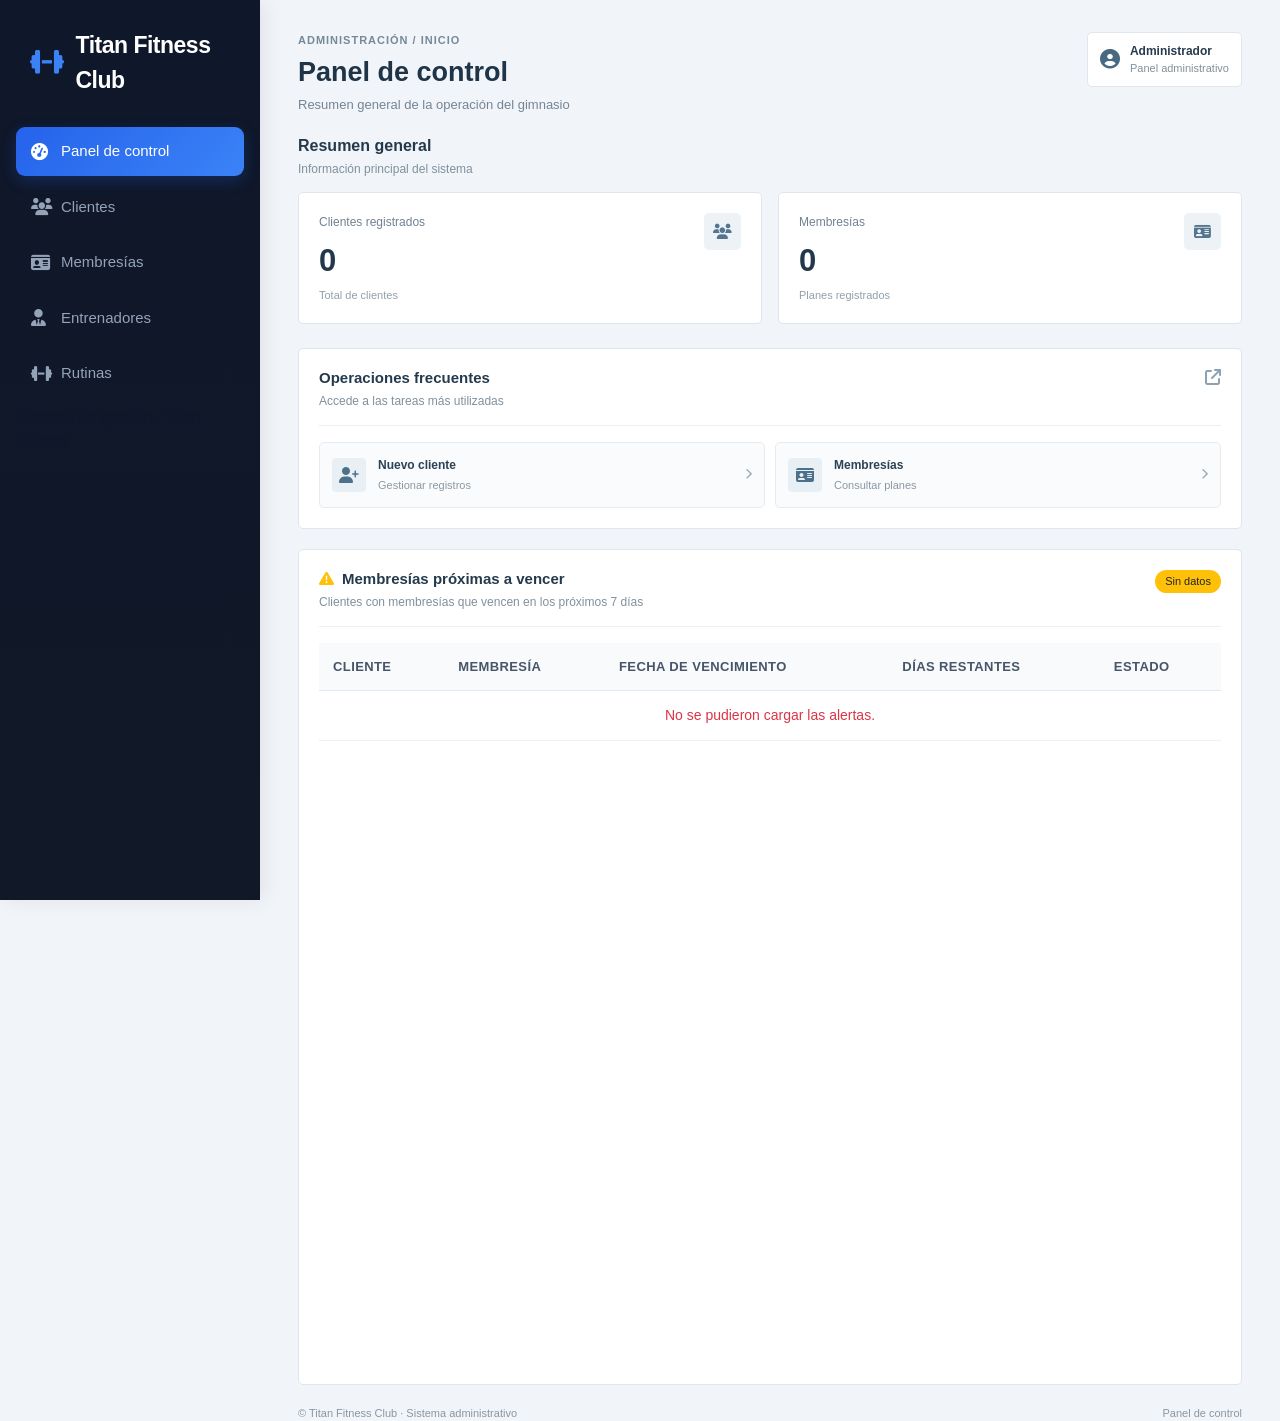
==== commit c777878a: "adaptacion a la nueva propuesta del profesor" ====
--- a/frontend/index.html
+++ b/frontend/index.html
@@ -13,16 +13,9 @@
     <aside class="sidebar" aria-label="Navegación principal">
       <div class="logo"><i class="fa-solid fa-dumbbell"></i><span>Titan Fitness Club</span></div>
       <nav>
-        <div class="nav-section">General</div>
         <a href="index.html" class="active" aria-current="page" title="Dashboard"><i class="fa-solid fa-gauge-high"></i><span>Panel de control</span></a>
-        <div class="nav-section">Administración</div>
         <a href="clientes.html" title="Clientes"><i class="fa-solid fa-users"></i><span>Clientes</span></a>
         <a href="membresias.html" title="Membresías"><i class="fa-solid fa-id-card"></i><span>Membresías</span></a>
-        <a href="inscripciones.html" title="Inscripciones"><i class="fa-solid fa-clipboard-list"></i><span>Inscripciones</span></a>
-        <a href="pagos.html" title="Pagos"><i class="fa-solid fa-money-bill-wave"></i><span>Pagos</span></a>
-        <a href="asistencias.html" title="Asistencias"><i class="fa-solid fa-calendar-check"></i><span>Asistencias</span></a>
-        <a href="reportes.html" title="Reportes"><i class="fa-solid fa-chart-column"></i><span>Reportes</span></a>
-        <div class="nav-section">Próximamente</div>
         <a href="entrenadores.html" title="Entrenadores"><i class="fa-solid fa-user-tie"></i><span>Entrenadores</span></a>
         <a href="rutinas.html" title="Rutinas"><i class="fa-solid fa-dumbbell"></i><span>Rutinas</span></a>
       </nav>
@@ -42,30 +35,19 @@
       <section aria-labelledby="titulo-resumen">
         <div class="dashboard-section-title"><div><h2 id="titulo-resumen">Resumen general</h2><p>Información principal del sistema</p></div></div>
         <div class="row g-3">
-          <div class="col-sm-6 col-xl-3"><div class="dashboard-stat"><div><p class="stat-label">Clientes registrados</p><h3 class="stat-number" id="totalClientes">0</h3><p class="stat-detail">Total de clientes</p></div><span class="stat-icon"><i class="fa-solid fa-users"></i></span></div></div>
-          <div class="col-sm-6 col-xl-3"><div class="dashboard-stat"><div><p class="stat-label">Membresías</p><h3 class="stat-number" id="totalMembresias">0</h3><p class="stat-detail">Planes registrados</p></div><span class="stat-icon"><i class="fa-solid fa-id-card"></i></span></div></div>
-          <div class="col-sm-6 col-xl-3"><div class="dashboard-stat"><div><p class="stat-label">Pagos registrados</p><h3 class="stat-number" id="totalPagos">0</h3><p class="stat-detail">Operaciones registradas</p></div><span class="stat-icon"><i class="fa-solid fa-wallet"></i></span></div></div>
-          <div class="col-sm-6 col-xl-3"><div class="dashboard-stat"><div><p class="stat-label">Asistencias</p><h3 class="stat-number" id="totalAsistencias">0</h3><p class="stat-detail">Ingresos registrados</p></div><span class="stat-icon"><i class="fa-solid fa-calendar-check"></i></span></div></div>
+          <div class="col-12 col-md-6"><div class="dashboard-stat"><div><p class="stat-label">Clientes registrados</p><h3 class="stat-number" id="totalClientes">0</h3><p class="stat-detail">Total de clientes</p></div><span class="stat-icon"><i class="fa-solid fa-users"></i></span></div></div>
+          <div class="col-12 col-md-6"><div class="dashboard-stat"><div><p class="stat-label">Membresías</p><h3 class="stat-number" id="totalMembresias">0</h3><p class="stat-detail">Planes registrados</p></div><span class="stat-icon"><i class="fa-solid fa-id-card"></i></span></div></div>
         </div>
       </section>
 
       <div class="row g-3 mt-2">
-        <section class="col-lg-8" aria-labelledby="titulo-accesos">
+        <section class="col-12" aria-labelledby="titulo-accesos">
           <div class="dashboard-block">
             <div class="dashboard-block-header"><div><h2 id="titulo-accesos">Operaciones frecuentes</h2><p>Accede a las tareas más utilizadas</p></div><i class="fa-solid fa-arrow-up-right-from-square"></i></div>
             <div class="dashboard-shortcuts">
               <a class="dashboard-shortcut" href="clientes.html"><span class="shortcut-icon"><i class="fa-solid fa-user-plus"></i></span><span><strong>Nuevo cliente</strong><small>Gestionar registros</small></span><i class="fa-solid fa-chevron-right shortcut-arrow"></i></a>
               <a class="dashboard-shortcut" href="membresias.html"><span class="shortcut-icon"><i class="fa-solid fa-id-card"></i></span><span><strong>Membresías</strong><small>Consultar planes</small></span><i class="fa-solid fa-chevron-right shortcut-arrow"></i></a>
-              <a class="dashboard-shortcut" href="pagos.html"><span class="shortcut-icon"><i class="fa-solid fa-receipt"></i></span><span><strong>Registrar pago</strong><small>Gestionar cobros</small></span><i class="fa-solid fa-chevron-right shortcut-arrow"></i></a>
-              <a class="dashboard-shortcut" href="asistencias.html"><span class="shortcut-icon"><i class="fa-solid fa-calendar-check"></i></span><span><strong>Asistencia</strong><small>Registrar ingresos</small></span><i class="fa-solid fa-chevron-right shortcut-arrow"></i></a>
             </div>
-          </div>
-        </section>
-        <section class="col-lg-4" aria-labelledby="titulo-informacion">
-          <div class="dashboard-block">
-            <div class="dashboard-block-header"><div><h2 id="titulo-informacion">Información del sistema</h2><p>Titan Fitness Club</p></div><i class="fa-solid fa-circle-info"></i></div>
-            <div class="dashboard-note"><i class="fa-solid fa-shield-halved"></i><div><strong>Panel administrativo</strong><p>Gestiona clientes, membresías, pagos y asistencias desde un solo lugar.</p></div></div>
-            <a href="reportes.html" class="btn btn-outline-secondary btn-sm mt-3">Ver reportes <i class="fa-solid fa-arrow-right ms-1"></i></a>
           </div>
         </section>
       </div>
@@ -79,4 +61,4 @@
   </div>
   <script src="js/app.js"></script>
 </body>
-</html>
+</html>
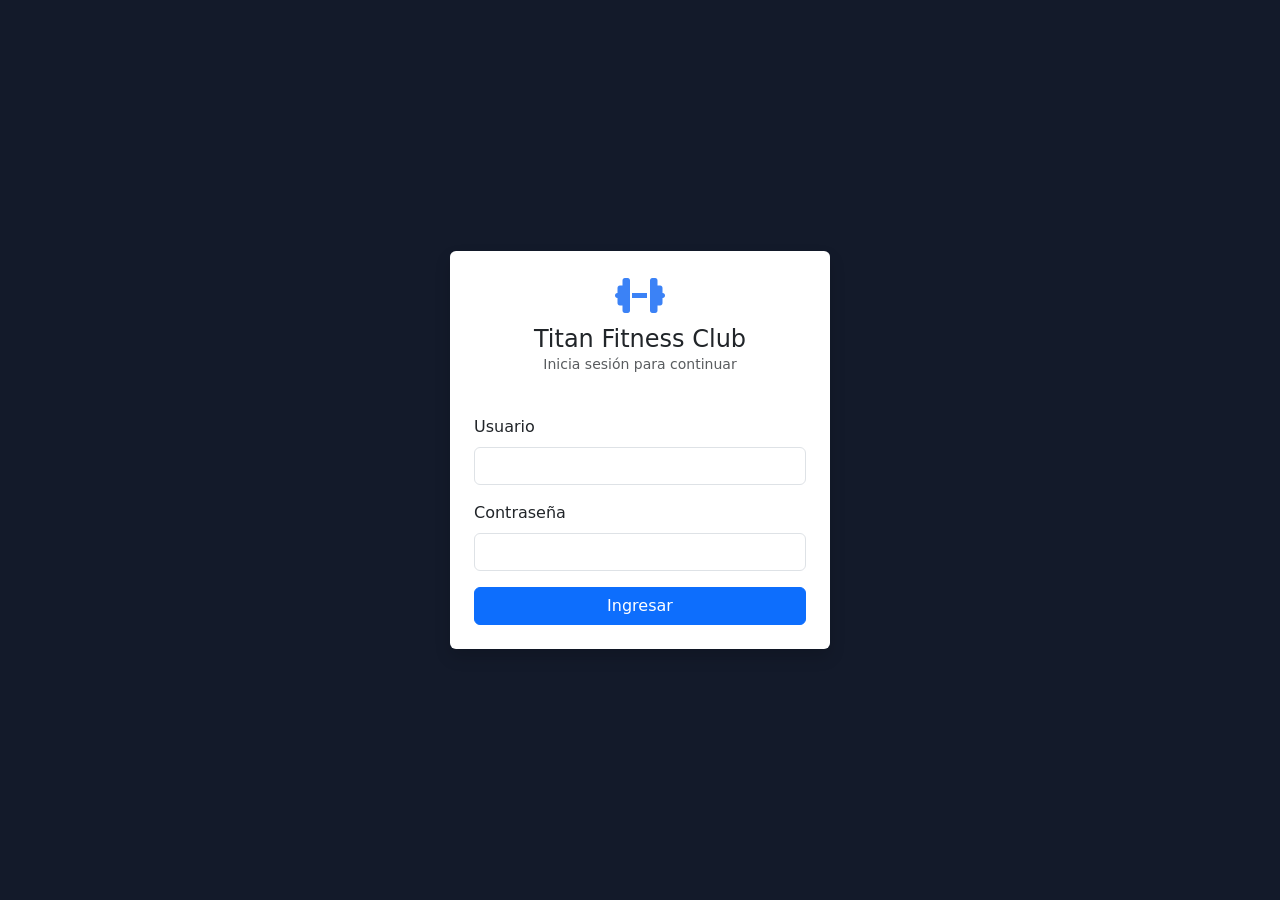
==== commit 69210011: "crecion login y proteccion de rutas" ====
--- a/frontend/index.html
+++ b/frontend/index.html
@@ -7,6 +7,11 @@
   <link href="https://cdn.jsdelivr.net/npm/bootstrap@5.3.3/dist/css/bootstrap.min.css" rel="stylesheet">
   <link href="https://cdnjs.cloudflare.com/ajax/libs/font-awesome/6.5.2/css/all.min.css" rel="stylesheet">
   <link rel="stylesheet" href="css/style.css">
+    <script>
+    if (sessionStorage.getItem('sesionActiva') !== 'true') {
+      window.location.href = 'login.html';
+    }
+  </script>
 </head>
 <body>
   <div class="d-flex">
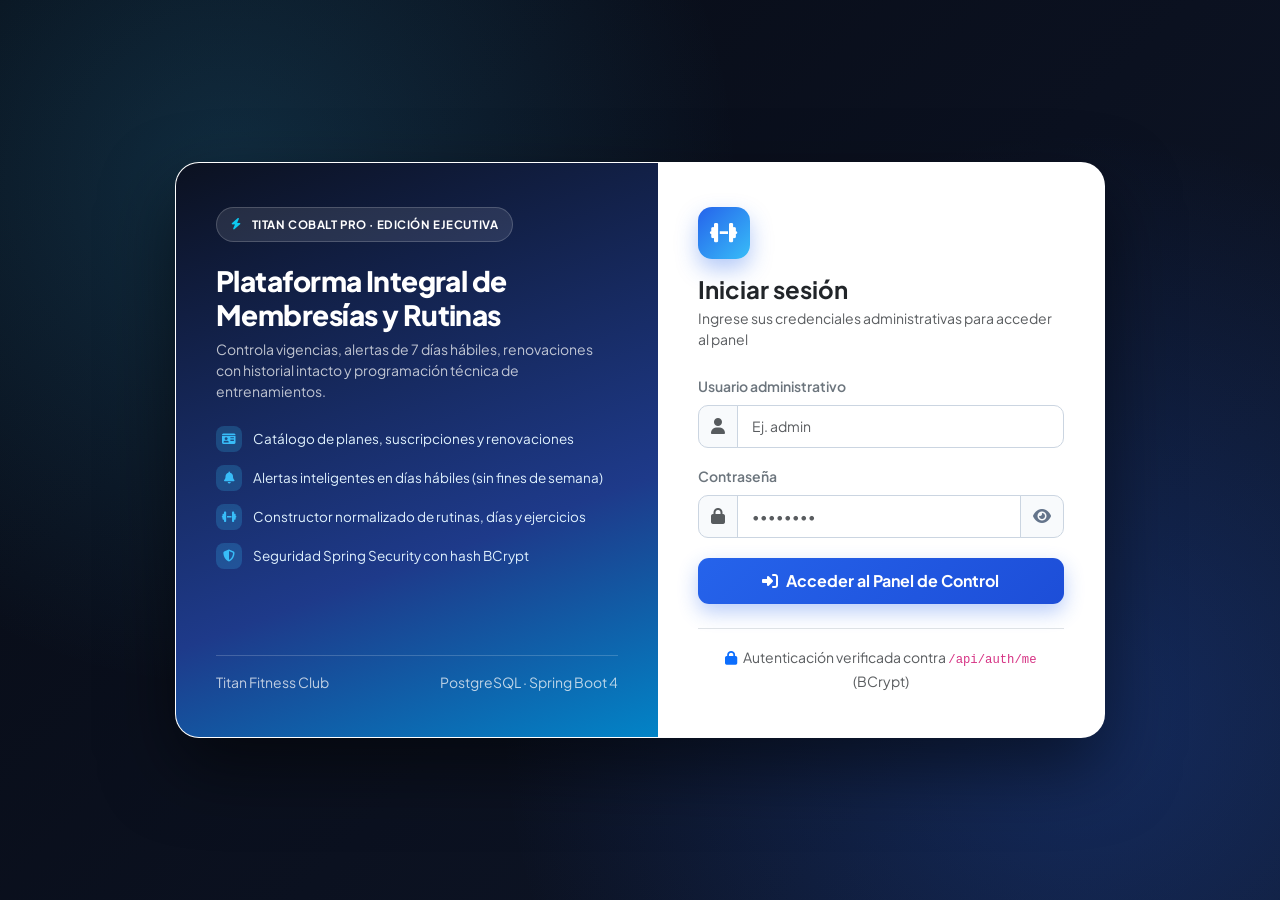
==== commit 1dc645eb: "feat: implementar Titan Cobalt Pro con membresias, rutinas y mejoras de arquitectura" ====
--- a/frontend/index.html
+++ b/frontend/index.html
@@ -3,11 +3,11 @@
 <head>
   <meta charset="UTF-8">
   <meta name="viewport" content="width=device-width, initial-scale=1.0">
-  <title>Titan Fitness Club | Panel de control</title>
+  <title>Titan Fitness Club | Panel de Control Ejecutivo</title>
   <link href="https://cdn.jsdelivr.net/npm/bootstrap@5.3.3/dist/css/bootstrap.min.css" rel="stylesheet">
   <link href="https://cdnjs.cloudflare.com/ajax/libs/font-awesome/6.5.2/css/all.min.css" rel="stylesheet">
   <link rel="stylesheet" href="css/style.css">
-    <script>
+  <script>
     if (sessionStorage.getItem('sesionActiva') !== 'true') {
       window.location.href = 'login.html';
     }
@@ -16,54 +16,243 @@
 <body>
   <div class="d-flex">
     <aside class="sidebar" aria-label="Navegación principal">
-      <div class="logo"><i class="fa-solid fa-dumbbell"></i><span>Titan Fitness Club</span></div>
+      <div class="logo"><i class="fa-solid fa-dumbbell"></i><span>Titan Fitness<br>Club</span></div>
       <nav>
         <a href="index.html" class="active" aria-current="page" title="Dashboard"><i class="fa-solid fa-gauge-high"></i><span>Panel de control</span></a>
         <a href="clientes.html" title="Clientes"><i class="fa-solid fa-users"></i><span>Clientes</span></a>
-        <a href="membresias.html" title="Membresías"><i class="fa-solid fa-id-card"></i><span>Membresías</span></a>
+        <a href="membresias.html" title="Membresías"><i class="fa-solid fa-id-card"></i><span>Planes de Membresía</span></a>
+        <a href="inscripciones.html" title="Inscripciones"><i class="fa-solid fa-file-signature"></i><span>Inscripciones</span></a>
         <a href="entrenadores.html" title="Entrenadores"><i class="fa-solid fa-user-tie"></i><span>Entrenadores</span></a>
         <a href="rutinas.html" title="Rutinas"><i class="fa-solid fa-dumbbell"></i><span>Rutinas</span></a>
       </nav>
-      <div class="sidebar-footer">Sistema de gestión · Titan Fitness</div>
+      <div class="sidebar-footer">Titan Cobalt Pro · Sistema SaaS</div>
     </aside>
 
     <main class="main-content">
       <header class="dashboard-heading">
         <div>
-          <div class="dashboard-eyebrow">Administración / Inicio</div>
-          <h1>Panel de control</h1>
-          <p>Resumen general de la operación del gimnasio</p>
-        </div>
-        <div class="dashboard-user"><i class="fa-solid fa-circle-user"></i><div><strong>Administrador</strong><small>Panel administrativo</small></div></div>
+          <div class="dashboard-eyebrow"><i class="fa-solid fa-chart-line"></i> Administración / Centro Operativo</div>
+          <h1>Panel de Control Ejecutivo</h1>
+          <p>Monitoreo en tiempo real de Membresías, Suscripciones Vigentes, Alertas de 7 Días Hábiles y Rutinas</p>
+        </div>
+        <div class="dashboard-user">
+          <i class="fa-solid fa-user-shield"></i>
+          <div>
+            <strong id="nombreUsuarioTop">Administrador</strong>
+            <small>Sesión verificada · Titan Cobalt</small>
+          </div>
+        </div>
       </header>
 
       <section aria-labelledby="titulo-resumen">
-        <div class="dashboard-section-title"><div><h2 id="titulo-resumen">Resumen general</h2><p>Información principal del sistema</p></div></div>
+        <div class="dashboard-section-title">
+          <div>
+            <h2 id="titulo-resumen">Indicadores clave de operación (KPIs)</h2>
+            <p>Resumen consolidado del padrón de socios, vigencias de membresía y carga de entrenamiento</p>
+          </div>
+          <div class="d-flex gap-2">
+            <a href="rutinas.html" class="btn btn-outline-primary btn-sm">
+              <i class="fa-solid fa-dumbbell me-1"></i>Nueva Rutina
+            </a>
+            <a href="inscripciones.html" class="btn btn-primary btn-sm">
+              <i class="fa-solid fa-plus me-1"></i>Asignar Membresía
+            </a>
+          </div>
+        </div>
+
         <div class="row g-3">
-          <div class="col-12 col-md-6"><div class="dashboard-stat"><div><p class="stat-label">Clientes registrados</p><h3 class="stat-number" id="totalClientes">0</h3><p class="stat-detail">Total de clientes</p></div><span class="stat-icon"><i class="fa-solid fa-users"></i></span></div></div>
-          <div class="col-12 col-md-6"><div class="dashboard-stat"><div><p class="stat-label">Membresías</p><h3 class="stat-number" id="totalMembresias">0</h3><p class="stat-detail">Planes registrados</p></div><span class="stat-icon"><i class="fa-solid fa-id-card"></i></span></div></div>
+          <div class="col-12 col-sm-6 col-xl-4">
+            <div class="dashboard-stat">
+              <div>
+                <p class="stat-label">Clientes registrados</p>
+                <h3 class="stat-number" id="totalClientes">0</h3>
+                <p class="stat-detail">Socios registrados en el padrón</p>
+              </div>
+              <span class="stat-icon"><i class="fa-solid fa-users"></i></span>
+            </div>
+          </div>
+
+          <div class="col-12 col-sm-6 col-xl-4">
+            <div class="dashboard-stat">
+              <div>
+                <p class="stat-label">Catálogo de planes</p>
+                <h3 class="stat-number" id="totalMembresias">0</h3>
+                <p class="stat-detail"><strong class="text-primary" id="planesActivos">0</strong> planes habilitados</p>
+              </div>
+              <span class="stat-icon"><i class="fa-solid fa-id-card"></i></span>
+            </div>
+          </div>
+
+          <div class="col-12 col-sm-6 col-xl-4">
+            <div class="dashboard-stat stat-emerald">
+              <div>
+                <p class="stat-label">Membresías vigentes</p>
+                <h3 class="stat-number text-success" id="inscripcionesActivas">0</h3>
+                <p class="stat-detail"><strong id="inscripcionesPendientes">0</strong> pendientes de activación</p>
+              </div>
+              <span class="stat-icon"><i class="fa-solid fa-circle-check text-success"></i></span>
+            </div>
+          </div>
+
+          <div class="col-12 col-sm-6 col-xl-4">
+            <div class="dashboard-stat stat-amber">
+              <div>
+                <p class="stat-label">Próximas a vencer (≤ 7 días hábiles)</p>
+                <h3 class="stat-number text-warning" id="inscripcionesProximas">0</h3>
+                <p class="stat-detail">Excluye sábados, domingos y feriados</p>
+              </div>
+              <span class="stat-icon"><i class="fa-solid fa-bell text-warning"></i></span>
+            </div>
+          </div>
+
+          <div class="col-12 col-sm-6 col-xl-4">
+            <div class="dashboard-stat stat-rose">
+              <div>
+                <p class="stat-label">Inscripciones vencidas</p>
+                <h3 class="stat-number text-danger" id="inscripcionesVencidas">0</h3>
+                <p class="stat-detail">Disponibles para renovación inmediata</p>
+              </div>
+              <span class="stat-icon"><i class="fa-solid fa-calendar-xmark text-danger"></i></span>
+            </div>
+          </div>
+
+          <div class="col-12 col-sm-6 col-xl-4">
+            <div class="dashboard-stat">
+              <div>
+                <p class="stat-label">Rutinas en ejecución</p>
+                <h3 class="stat-number text-primary" id="rutinasActivas">0</h3>
+                <p class="stat-detail"><strong id="totalRutinas">0</strong> totales · <strong id="entrenadoresActivos">0</strong> entrenadores activos</p>
+              </div>
+              <span class="stat-icon"><i class="fa-solid fa-dumbbell text-primary"></i></span>
+            </div>
+          </div>
         </div>
       </section>
+
+      <!-- DISTRIBUCIÓN VISUAL DE DATOS REALES -->
+      <div class="row g-3 mt-1">
+        <div class="col-12 col-lg-7">
+          <div class="metric-distribution-card">
+            <div class="d-flex justify-content-between align-items-center mb-2">
+              <div>
+                <h6 class="fw-bold mb-0" style="color: var(--navy-900);">
+                  <i class="fa-solid fa-chart-pie text-primary me-2"></i>Distribución real de estados de Inscripciones
+                </h6>
+                <small class="text-muted">Proporción calculada sobre el total de inscripciones registradas</small>
+              </div>
+              <span class="badge bg-primary" id="totalInscripcionesGlobal">0 inscripciones</span>
+            </div>
+            <div class="metric-bar-track mt-3" id="barraEstadosInscripciones">
+              <div class="metric-bar-segment" style="width: 100%; background: #e2e8f0;"></div>
+            </div>
+            <div class="metric-legend">
+              <span class="metric-legend-item"><span class="metric-dot" style="background:#10b981;"></span>Vigentes: <strong id="legActivas">0</strong></span>
+              <span class="metric-legend-item"><span class="metric-dot" style="background:#2563eb;"></span>Pendientes: <strong id="legPendientes">0</strong></span>
+              <span class="metric-legend-item"><span class="metric-dot" style="background:#ef4444;"></span>Vencidas: <strong id="legVencidas">0</strong></span>
+              <span class="metric-legend-item"><span class="metric-dot" style="background:#64748b;"></span>Canceladas: <strong id="legCanceladas">0</strong></span>
+            </div>
+          </div>
+        </div>
+
+        <div class="col-12 col-lg-5">
+          <div class="metric-distribution-card">
+            <div class="d-flex justify-content-between align-items-center mb-2">
+              <div>
+                <h6 class="fw-bold mb-0" style="color: var(--navy-900);">
+                  <i class="fa-solid fa-dumbbell text-primary me-2"></i>Estado de Rutinas y Entrenadores
+                </h6>
+                <small class="text-muted">Relación de rutinas activas e históricas</small>
+              </div>
+              <span class="badge bg-success" id="ratioRutinasActivas">0% activas</span>
+            </div>
+            <div class="metric-bar-track mt-3" id="barraEstadosRutinas">
+              <div class="metric-bar-segment" style="width: 100%; background: #e2e8f0;"></div>
+            </div>
+            <div class="metric-legend">
+              <span class="metric-legend-item"><span class="metric-dot" style="background:#2563eb;"></span>Rutinas activas: <strong id="legRutActivas">0</strong></span>
+              <span class="metric-legend-item"><span class="metric-dot" style="background:#94a3b8;"></span>Inactivas (historial): <strong id="legRutInactivas">0</strong></span>
+              <span class="metric-legend-item"><span class="metric-dot" style="background:#10b981;"></span>Staff activo: <strong id="legStaffActivo">0</strong>/<span id="legStaffTotal">0</span></span>
+            </div>
+          </div>
+        </div>
+      </div>
 
       <div class="row g-3 mt-2">
         <section class="col-12" aria-labelledby="titulo-accesos">
           <div class="dashboard-block">
-            <div class="dashboard-block-header"><div><h2 id="titulo-accesos">Operaciones frecuentes</h2><p>Accede a las tareas más utilizadas</p></div><i class="fa-solid fa-arrow-up-right-from-square"></i></div>
+            <div class="dashboard-block-header">
+              <div>
+                <h2 id="titulo-accesos">Accesos rápidos de gestión</h2>
+                <p>Operaciones frecuentes para recepción y coordinación deportiva</p>
+              </div>
+              <span class="badge bg-primary">Flujo directo sin módulo de pagos</span>
+            </div>
             <div class="dashboard-shortcuts">
-              <a class="dashboard-shortcut" href="clientes.html"><span class="shortcut-icon"><i class="fa-solid fa-user-plus"></i></span><span><strong>Nuevo cliente</strong><small>Gestionar registros</small></span><i class="fa-solid fa-chevron-right shortcut-arrow"></i></a>
-              <a class="dashboard-shortcut" href="membresias.html"><span class="shortcut-icon"><i class="fa-solid fa-id-card"></i></span><span><strong>Membresías</strong><small>Consultar planes</small></span><i class="fa-solid fa-chevron-right shortcut-arrow"></i></a>
+              <a class="dashboard-shortcut" href="inscripciones.html">
+                <span class="shortcut-icon"><i class="fa-solid fa-file-signature"></i></span>
+                <span><strong>Asignar / Renovar membresía</strong><small>Activar suscripciones y vigencias</small></span>
+                <i class="fa-solid fa-chevron-right shortcut-arrow"></i>
+              </a>
+              <a class="dashboard-shortcut" href="rutinas.html">
+                <span class="shortcut-icon"><i class="fa-solid fa-dumbbell"></i></span>
+                <span><strong>Constructor de rutinas</strong><small>Objetivos, días, series y descansos</small></span>
+                <i class="fa-solid fa-chevron-right shortcut-arrow"></i>
+              </a>
+              <a class="dashboard-shortcut" href="clientes.html">
+                <span class="shortcut-icon"><i class="fa-solid fa-user-plus"></i></span>
+                <span><strong>Directorio de clientes</strong><small>Padrón y línea de tiempo histórica</small></span>
+                <i class="fa-solid fa-chevron-right shortcut-arrow"></i>
+              </a>
+              <a class="dashboard-shortcut" href="membresias.html">
+                <span class="shortcut-icon"><i class="fa-solid fa-id-card"></i></span>
+                <span><strong>Catálogo de planes</strong><small>Duración en días y disponibilidad</small></span>
+                <i class="fa-solid fa-chevron-right shortcut-arrow"></i>
+              </a>
             </div>
           </div>
         </section>
       </div>
 
       <section class="dashboard-block dashboard-alerts" aria-labelledby="titulo-alertas">
-        <div class="dashboard-block-header"><div><h2 id="titulo-alertas"><i class="fa-solid fa-triangle-exclamation text-warning me-2"></i>Membresías próximas a vencer</h2><p>Clientes con membresías que vencen en los próximos 7 días</p></div><span class="badge bg-warning text-dark" id="totalAlertas">0 alertas</span></div>
-        <div class="table-responsive"><table class="table table-hover align-middle"><thead><tr><th>Cliente</th><th>Membresía</th><th>Fecha de vencimiento</th><th>Días restantes</th><th>Estado</th></tr></thead><tbody id="tablaAlertas"><tr><td colspan="5" class="text-center text-muted">Cargando alertas...</td></tr></tbody></table></div>
+        <div class="dashboard-block-header">
+          <div>
+            <h2 id="titulo-alertas">
+              <i class="fa-solid fa-triangle-exclamation text-warning me-2"></i>
+              Radar de vencimientos próximos (≤ 7 días hábiles)
+            </h2>
+            <p>Cálculo inteligente sobre calendario laboral (excluye sábados, domingos y feriados configurados)</p>
+          </div>
+          <span class="badge bg-warning text-dark" id="totalAlertas">0 alertas</span>
+        </div>
+        <div class="table-responsive">
+          <table class="table table-hover align-middle">
+            <thead>
+              <tr>
+                <th>Cliente</th>
+                <th>Plan contratado</th>
+                <th>Fecha vencimiento</th>
+                <th>Días hábiles restantes</th>
+                <th>Días calendario</th>
+                <th>Prioridad</th>
+                <th class="text-end">Acción</th>
+              </tr>
+            </thead>
+            <tbody id="tablaAlertas">
+              <tr>
+                <td colspan="7" class="text-center text-muted py-4">Cargando alertas...</td>
+              </tr>
+            </tbody>
+          </table>
+        </div>
       </section>
-      <footer class="dashboard-bottom"><span>© Titan Fitness Club · Sistema administrativo</span><span>Panel de control</span></footer>
+
+      <footer class="dashboard-bottom">
+        <span>© Titan Fitness Club · Edición Titan Cobalt Pro</span>
+        <span>Gestión de Membresías y Rutinas</span>
+      </footer>
     </main>
   </div>
+  <script src="js/auth.js"></script>
   <script src="js/app.js"></script>
 </body>
-</html>+</html>
--- a/frontend/css/style.css
+++ b/frontend/css/style.css
@@ -1,3 +1,5 @@
+@import url('https://fonts.googleapis.com/css2?family=Plus+Jakarta+Sans:wght@400;500;600;700;800&display=swap');
+
 * {
   margin: 0;
   padding: 0;
@@ -5,49 +7,118 @@
 }
 
 :root {
+  --navy-950: #070b14;
+  --navy-900: #0b1120;
+  --navy-800: #0f172a;
+  --navy-700: #1e293b;
   --primary: #2563eb;
-  --primary-dark: #1d4ed8;
-  --sidebar: #0f172a;
-  --sidebar-light: #1e293b;
-  --background: #f1f5f9;
-  --card: #ffffff;
+  --primary-hover: #1d4ed8;
+  --primary-light: #3b82f6;
+  --sky-accent: #38bdf8;
+  --primary-soft: #eff6ff;
+  --primary-border: #bfdbfe;
+  --background: #f8fafc;
+  --surface: #ffffff;
+  --surface-subtle: #f1f5f9;
   --text: #0f172a;
+  --text-secondary: #334155;
   --text-light: #64748b;
+  --text-muted: #94a3b8;
   --border: #e2e8f0;
+  --border-strong: #cbd5e1;
+  --emerald: #10b981;
+  --emerald-soft: #ecfdf5;
+  --emerald-text: #047857;
+  --amber: #f59e0b;
+  --amber-soft: #fffbeb;
+  --amber-text: #b45309;
+  --rose: #ef4444;
+  --rose-soft: #fef2f2;
+  --rose-text: #b91c1c;
+  --radius-sm: 8px;
+  --radius-md: 12px;
+  --radius-lg: 16px;
+  --radius-xl: 20px;
+  --shadow-xs: 0 1px 2px rgba(15, 23, 42, 0.04);
+  --shadow-sm: 0 4px 14px rgba(15, 23, 42, 0.05);
+  --shadow-md: 0 12px 30px -4px rgba(15, 23, 42, 0.09);
+  --shadow-lg: 0 22px 48px -10px rgba(15, 23, 42, 0.18);
+  --shadow-cobalt: 0 8px 22px -4px rgba(37, 99, 235, 0.44);
+}
+
+@keyframes fadeInSlide {
+  from {
+    opacity: 0;
+    transform: translateY(8px);
+  }
+  to {
+    opacity: 1;
+    transform: translateY(0);
+  }
 }
 
 body {
-  background: var(--background);
+  background: radial-gradient(circle at 100% 0%, rgba(56, 189, 248, 0.08) 0%, transparent 45%),
+              radial-gradient(circle at 0% 100%, rgba(37, 99, 235, 0.06) 0%, transparent 45%),
+              var(--background);
   color: var(--text);
-  font-family: "Segoe UI", Arial, sans-serif;
-}
-
+  font-family: 'Plus Jakarta Sans', -apple-system, BlinkMacSystemFont, 'Segoe UI', Roboto, sans-serif;
+  -webkit-font-smoothing: antialiased;
+  min-height: 100vh;
+}
+
+/* ==========================================================================
+   SIDEBAR PREMIUM — TITAN COBALT PRO
+   ========================================================================== */
 .sidebar {
-  width: 260px;
+  width: 268px;
   min-height: 100vh;
-  background: linear-gradient(180deg, #0f172a 0%, #111827 100%);
-  padding: 28px 16px;
+  background: linear-gradient(180deg, var(--navy-900) 0%, var(--navy-800) 65%, #090e1a 100%);
+  padding: 24px 16px 20px;
   position: fixed;
   left: 0;
   top: 0;
-  box-shadow: 4px 0 20px rgba(0, 0, 0, 0.08);
+  border-right: 1px solid rgba(255, 255, 255, 0.07);
+  box-shadow: 8px 0 32px rgba(7, 11, 20, 0.22);
   z-index: 100;
+  display: flex;
+  flex-direction: column;
 }
 
 .logo {
-  color: white;
-  font-size: 23px;
-  font-weight: 700;
-  padding: 0 14px 30px;
-  display: flex;
-  align-items: center;
-  letter-spacing: -0.5px;
+  color: #ffffff;
+  font-size: 19px;
+  font-weight: 800;
+  padding: 6px 12px 24px;
+  margin-bottom: 10px;
+  display: flex;
+  align-items: center;
+  gap: 12px;
+  letter-spacing: -0.4px;
+  border-bottom: 1px solid rgba(255, 255, 255, 0.08);
+  line-height: 1.2;
 }
 
 .logo i {
-  margin-right: 12px;
-  font-size: 27px;
-  color: #3b82f6;
+  width: 40px;
+  height: 40px;
+  border-radius: 11px;
+  background: linear-gradient(135deg, var(--primary) 0%, var(--sky-accent) 100%);
+  color: #ffffff;
+  font-size: 18px;
+  display: inline-flex;
+  align-items: center;
+  justify-content: center;
+  box-shadow: 0 6px 16px rgba(37, 99, 235, 0.45);
+  flex-shrink: 0;
+}
+
+.sidebar nav {
+  display: flex;
+  flex-direction: column;
+  gap: 5px;
+  flex: 1;
+  margin-top: 6px;
 }
 
 .sidebar nav a {
@@ -55,320 +126,476 @@
   align-items: center;
   color: #94a3b8;
   text-decoration: none;
-  padding: 13px 15px;
-  margin-bottom: 7px;
-  border-radius: 9px;
+  padding: 11px 14px;
+  border-radius: 10px;
+  font-size: 14px;
+  font-weight: 600;
+  transition: all 0.2s cubic-bezier(0.16, 1, 0.3, 1);
+  position: relative;
+  border: 1px solid transparent;
+}
+
+.sidebar nav a i {
+  width: 28px;
   font-size: 15px;
-  font-weight: 500;
-  transition: all 0.25s ease;
-}
-
-.sidebar nav a i {
-  width: 30px;
-  font-size: 17px;
+  color: #64748b;
+  transition: color 0.2s ease, transform 0.2s ease;
 }
 
 .sidebar nav a:hover {
-  background: rgba(37, 99, 235, 0.15);
-  color: white;
+  background: rgba(56, 189, 248, 0.09);
+  color: #f8fafc;
+  border-color: rgba(56, 189, 248, 0.16);
   transform: translateX(3px);
 }
 
+.sidebar nav a:hover i {
+  color: var(--sky-accent);
+}
+
 .sidebar nav a.active {
-  background: linear-gradient(135deg, #2563eb, #3b82f6);
-  color: white;
-  box-shadow: 0 5px 15px rgba(37, 99, 235, 0.25);
-}
-
+  background: linear-gradient(135deg, var(--primary) 0%, #1d4ed8 60%, #0284c7 100%);
+  color: #ffffff;
+  font-weight: 700;
+  box-shadow: var(--shadow-cobalt);
+  border-color: rgba(255, 255, 255, 0.18);
+}
+
+.sidebar nav a.active i {
+  color: #ffffff;
+}
+
+.sidebar-footer {
+  margin-top: auto;
+  padding: 14px 12px 4px;
+  font-size: 11px;
+  font-weight: 600;
+  color: #64748b;
+  letter-spacing: 0.02em;
+  text-align: center;
+}
+
+.sidebar-user-box {
+  margin-top: 14px;
+  padding: 12px;
+  border-radius: 12px;
+  background: rgba(15, 23, 42, 0.78);
+  border: 1px solid rgba(255, 255, 255, 0.09);
+}
+
+/* ==========================================================================
+   LAYOUT & ENCABEZADOS EJECUTIVOS UNIFICADOS
+   ========================================================================== */
 .main-content {
-  margin-left: 260px;
-  width: calc(100% - 260px);
+  margin-left: 268px;
+  width: calc(100% - 268px);
   min-height: 100vh;
-  padding: 32px 38px;
-}
-
-.topbar {
+  padding: 30px 38px 42px;
+  animation: fadeInSlide 0.28s ease-out;
+}
+
+.topbar,
+.dashboard-heading {
   display: flex;
   justify-content: space-between;
-  align-items: center;
-  margin-bottom: 30px;
-}
-
-.topbar h2 {
-  font-size: 28px;
-  font-weight: 700;
-  margin-bottom: 4px;
-  color: #0f172a;
-}
-
-.topbar p {
+  align-items: flex-start;
+  flex-wrap: wrap;
+  gap: 18px;
+  margin-bottom: 26px;
+  padding-bottom: 20px;
+  border-bottom: 1px solid var(--border);
+}
+
+.dashboard-eyebrow,
+.topbar .text-uppercase {
+  display: inline-flex;
+  align-items: center;
+  gap: 6px;
+  font-size: 11px !important;
+  font-weight: 800 !important;
+  letter-spacing: 0.09em;
+  text-transform: uppercase;
+  color: var(--primary) !important;
+  background: var(--primary-soft);
+  border: 1px solid var(--primary-border);
+  padding: 4px 11px;
+  border-radius: 999px;
+  margin-bottom: 8px !important;
+}
+
+.topbar h2,
+.dashboard-heading h1,
+.dashboard-heading h2 {
+  font-size: 26px;
+  font-weight: 800;
+  letter-spacing: -0.025em;
+  margin: 0 0 6px;
+  color: var(--navy-900);
+}
+
+.topbar p,
+.dashboard-heading p {
   color: var(--text-light);
   margin: 0;
   font-size: 14px;
-}
-
-.admin {
-  background: white;
+  line-height: 1.5;
+}
+
+.dashboard-user {
+  display: flex;
+  align-items: center;
+  gap: 12px;
   padding: 10px 16px;
+  background: var(--surface);
+  border: 1px solid var(--border);
+  border-radius: var(--radius-md);
+  box-shadow: var(--shadow-xs);
+}
+
+.dashboard-user i {
+  width: 36px;
+  height: 36px;
   border-radius: 10px;
+  background: linear-gradient(135deg, var(--primary-soft), #e0f2fe);
+  color: var(--primary);
+  font-size: 17px;
+  display: inline-flex;
+  align-items: center;
+  justify-content: center;
+}
+
+.dashboard-user strong {
+  display: block;
+  font-size: 13px;
+  color: var(--navy-900);
+  font-weight: 700;
+}
+
+.dashboard-user small {
+  display: block;
+  font-size: 11px;
+  color: var(--text-light);
+  font-weight: 500;
+}
+
+.dashboard-section-title {
+  display: flex;
+  align-items: center;
+  justify-content: space-between;
+  flex-wrap: wrap;
+  gap: 12px;
+  margin-bottom: 16px;
+}
+
+.dashboard-section-title h2 {
+  font-size: 17px;
+  font-weight: 800;
+  color: var(--navy-900);
+  letter-spacing: -0.015em;
+  margin: 0;
+}
+
+.dashboard-section-title p {
+  font-size: 13px;
+  color: var(--text-light);
+  margin: 3px 0 0;
+}
+
+/* ==========================================================================
+   TARJETAS KPI Y ESTADÍSTICAS (MISMA CALIDAD EN TODAS LAS PANTALLAS)
+   ========================================================================== */
+.dashboard-stat,
+.card-dashboard {
+  position: relative;
+  overflow: hidden;
+  display: flex;
+  align-items: flex-start;
+  justify-content: space-between;
+  gap: 14px;
+  min-height: 126px;
+  padding: 20px 22px;
+  background: var(--surface);
   border: 1px solid var(--border);
-  box-shadow: 0 3px 12px rgba(15, 23, 42, 0.05);
-  display: flex;
-  align-items: center;
+  border-radius: var(--radius-lg);
+  box-shadow: var(--shadow-sm);
+  transition: transform 0.22s ease, box-shadow 0.22s ease, border-color 0.22s ease;
+}
+
+.dashboard-stat::before,
+.card-dashboard::before {
+  content: "";
+  position: absolute;
+  top: 0;
+  left: 0;
+  right: 0;
+  height: 4px;
+  background: linear-gradient(90deg, var(--primary) 0%, var(--sky-accent) 100%);
+}
+
+.dashboard-stat.stat-emerald::before,
+.card-dashboard.stat-emerald::before {
+  background: linear-gradient(90deg, #10b981 0%, #34d399 100%);
+}
+
+.dashboard-stat.stat-amber::before,
+.card-dashboard.stat-amber::before {
+  background: linear-gradient(90deg, #f59e0b 0%, #fbbf24 100%);
+}
+
+.dashboard-stat.stat-rose::before,
+.card-dashboard.stat-rose::before {
+  background: linear-gradient(90deg, #ef4444 0%, #f87171 100%);
+}
+
+.dashboard-stat.stat-slate::before,
+.card-dashboard.stat-slate::before {
+  background: linear-gradient(90deg, #64748b 0%, #94a3b8 100%);
+}
+
+.dashboard-stat:hover,
+.card-dashboard:hover {
+  transform: translateY(-3px);
+  box-shadow: var(--shadow-md);
+  border-color: #cbd5e1;
+}
+
+.dashboard-stat .stat-label,
+.card-dashboard p {
+  font-size: 12px;
+  font-weight: 700;
+  text-transform: uppercase;
+  letter-spacing: 0.04em;
+  color: var(--text-light);
+  margin: 0 0 10px;
+}
+
+.dashboard-stat .stat-number,
+.card-dashboard h3 {
+  font-size: 30px;
+  line-height: 1.05;
+  font-weight: 800;
+  letter-spacing: -0.03em;
+  color: var(--navy-900);
+  margin: 0 0 8px;
+}
+
+.dashboard-stat .stat-detail,
+.card-dashboard small {
+  color: var(--text-light);
+  font-size: 12px;
   font-weight: 500;
-}
-
-.admin i {
-  font-size: 22px;
-  margin-right: 9px;
-  color: #2563eb;
-}
-
-.card-dashboard {
-  background: white;
-  border-radius: 14px;
-  padding: 23px;
+  margin: 0;
+}
+
+.dashboard-stat .stat-icon,
+.card-dashboard > i {
+  display: inline-flex;
+  align-items: center;
+  justify-content: center;
+  flex-shrink: 0;
+  width: 48px;
+  height: 48px;
+  border-radius: 12px;
+  background: linear-gradient(135deg, var(--primary-soft) 0%, #e0f2fe 100%);
+  color: var(--primary);
+  font-size: 20px;
+  border: 1px solid rgba(37, 99, 235, 0.12);
+}
+
+/* ==========================================================================
+   GRÁFICOS / BARRAS DE DISTRIBUCIÓN DE DATOS REALES
+   ========================================================================== */
+.metric-distribution-card {
+  background: var(--surface);
+  border: 1px solid var(--border);
+  border-radius: var(--radius-lg);
+  padding: 20px 24px;
+  box-shadow: var(--shadow-sm);
+  height: 100%;
+}
+
+.metric-bar-track {
+  width: 100%;
+  height: 10px;
+  background: #f1f5f9;
+  border-radius: 999px;
+  overflow: hidden;
+  display: flex;
+  gap: 2px;
+}
+
+.metric-bar-segment {
+  height: 100%;
+  transition: width 0.5s cubic-bezier(0.16, 1, 0.3, 1);
+}
+
+.metric-legend {
+  display: flex;
+  flex-wrap: wrap;
+  gap: 14px;
+  margin-top: 12px;
+  font-size: 12px;
+  color: var(--text-secondary);
+}
+
+.metric-legend-item {
+  display: inline-flex;
+  align-items: center;
+  gap: 6px;
+  font-weight: 600;
+}
+
+.metric-dot {
+  width: 9px;
+  height: 9px;
+  border-radius: 999px;
+  display: inline-block;
+}
+
+/* ==========================================================================
+   PANELES, BLOQUES Y ACCESOS DIRECTOS
+   ========================================================================== */
+.panel,
+.dashboard-block {
+  background: var(--surface);
+  border: 1px solid var(--border);
+  border-radius: var(--radius-lg);
+  padding: 24px 26px;
+  box-shadow: var(--shadow-sm);
+}
+
+.panel h4,
+.dashboard-block-header h2 {
+  font-weight: 800;
+  font-size: 17px;
+  letter-spacing: -0.015em;
+  color: var(--navy-900);
+  margin: 0 0 4px;
+}
+
+.dashboard-block-header {
   display: flex;
   justify-content: space-between;
   align-items: center;
-  border: 1px solid #e8edf4;
-  box-shadow: 0 5px 18px rgba(15, 23, 42, 0.05);
-  transition: all 0.25s ease;
-}
-
-.card-dashboard:hover {
-  transform: translateY(-4px);
-  box-shadow: 0 10px 25px rgba(15, 23, 42, 0.09);
-}
-
-.card-dashboard p {
-  color: #64748b;
-  margin-bottom: 7px;
-  font-size: 14px;
-  font-weight: 500;
-}
-
-.card-dashboard h3 {
-  font-size: 31px;
+  flex-wrap: wrap;
+  gap: 12px;
+  padding-bottom: 16px;
+  border-bottom: 1px solid var(--border);
+  margin-bottom: 18px;
+}
+
+.dashboard-block-header p {
+  margin: 0;
+  font-size: 13px;
+  color: var(--text-light);
+}
+
+.dashboard-shortcuts {
+  display: grid;
+  grid-template-columns: repeat(4, minmax(0, 1fr));
+  gap: 14px;
+}
+
+.dashboard-shortcut {
+  display: flex;
+  align-items: center;
+  gap: 14px;
+  padding: 16px;
+  text-decoration: none;
+  color: var(--navy-900);
+  background: linear-gradient(180deg, #ffffff 0%, #f8fafc 100%);
+  border: 1px solid var(--border);
+  border-radius: var(--radius-md);
+  transition: all 0.2s ease;
+}
+
+.dashboard-shortcut:hover {
+  background: #ffffff;
+  border-color: var(--primary);
+  box-shadow: 0 8px 22px rgba(37, 99, 235, 0.11);
+  transform: translateY(-2px);
+  color: var(--primary);
+}
+
+.dashboard-shortcut .shortcut-icon {
+  width: 42px;
+  height: 42px;
+  flex: none;
+  display: inline-flex;
+  align-items: center;
+  justify-content: center;
+  color: #ffffff;
+  background: linear-gradient(135deg, var(--primary) 0%, var(--sky-accent) 100%);
+  border-radius: 10px;
+  font-size: 16px;
+  box-shadow: 0 4px 12px rgba(37, 99, 235, 0.3);
+}
+
+.dashboard-shortcut strong {
+  display: block;
+  font-size: 13.5px;
   font-weight: 700;
-  margin: 0;
-  color: #0f172a;
-}
-
-.card-dashboard > i {
-  font-size: 28px;
-  color: #2563eb;
-  background: #eff6ff;
-  width: 55px;
-  height: 55px;
-  border-radius: 12px;
-  display: flex;
+}
+
+.dashboard-shortcut small {
+  display: block;
+  font-size: 12px;
+  color: var(--text-light);
+  margin-top: 2px;
+}
+
+.dashboard-shortcut .shortcut-arrow {
+  margin-left: auto;
+  font-size: 12px;
+  color: var(--text-muted);
+  transition: transform 0.2s ease, color 0.2s ease;
+}
+
+.dashboard-shortcut:hover .shortcut-arrow {
+  transform: translateX(3px);
+  color: var(--primary);
+}
+
+/* ==========================================================================
+   AVATARES, CHIPS Y ELEMENTOS DE TABLA
+   ========================================================================== */
+.avatar-chip {
+  width: 34px;
+  height: 34px;
+  border-radius: 10px;
+  background: linear-gradient(135deg, var(--primary-soft) 0%, #e0f2fe 100%);
+  color: var(--primary);
+  border: 1px solid var(--primary-border);
+  font-weight: 800;
+  font-size: 12px;
+  display: inline-flex;
   align-items: center;
   justify-content: center;
-}
-
-.panel {
-  background: white;
-  padding: 26px;
-  border-radius: 14px;
-  border: 1px solid #e8edf4;
-  box-shadow: 0 5px 18px rgba(15, 23, 42, 0.05);
-}
-
-.panel h4 {
-  font-weight: 700;
-  font-size: 19px;
-  color: #0f172a;
-}
-
-.table {
-  margin-bottom: 0;
-}
-
-.table thead th {
-  background: #f8fafc;
-  color: #475569;
-  font-size: 13px;
-  text-transform: uppercase;
-  letter-spacing: 0.4px;
-  font-weight: 600;
-  border-bottom: 1px solid #e2e8f0;
-  padding: 14px;
-}
-
-.table tbody td {
-  padding: 14px;
-  vertical-align: middle;
-  border-color: #edf2f7;
-  font-size: 14px;
-}
-
-.table tbody tr {
-  transition: background 0.2s ease;
-}
-
-.table tbody tr:hover {
-  background: #f8fafc;
-}
-
-.btn {
-  border-radius: 8px;
-  font-weight: 500;
-  transition: all 0.2s ease;
-}
-
-.btn-primary {
-  background: #2563eb;
-  border-color: #2563eb;
-  box-shadow: 0 3px 8px rgba(37, 99, 235, 0.18);
-}
-
-.btn-primary:hover {
-  background: #1d4ed8;
-  border-color: #1d4ed8;
-  transform: translateY(-1px);
-}
-
-.btn-warning {
-  background: #f59e0b;
-  border-color: #f59e0b;
-  color: white;
-}
-
-.btn-danger {
-  background: #ef4444;
-  border-color: #ef4444;
-}
-
-.badge {
-  padding: 6px 10px;
-  border-radius: 20px;
-  font-weight: 500;
-}
-
-.modal-content {
-  border: none;
-  border-radius: 16px;
-  box-shadow: 0 20px 50px rgba(15, 23, 42, 0.18);
-}
-
-.modal-header {
-  border-bottom: 1px solid #e2e8f0;
-  padding: 20px 24px;
-}
-
-.modal-title {
-  font-weight: 700;
-  color: #0f172a;
-}
-
-.modal-body {
-  padding: 24px;
-}
-
-.modal-footer {
-  border-top: 1px solid #e2e8f0;
-  padding: 16px 24px;
-}
-
-.form-label {
-  font-size: 14px;
-  font-weight: 600;
-  color: #334155;
-}
-
-.form-control,
-.form-select {
-  border-radius: 8px;
-  border: 1px solid #cbd5e1;
-  padding: 10px 12px;
-  transition: 0.2s;
-}
-
-.form-control:focus,
-.form-select:focus {
-  border-color: #2563eb;
-  box-shadow: 0 0 0 3px rgba(37, 99, 235, 0.10);
-}
-
-::-webkit-scrollbar {
-  width: 8px;
-}
-
-::-webkit-scrollbar-track {
-  background: #f1f5f9;
-}
-
-::-webkit-scrollbar-thumb {
-  background: #cbd5e1;
-  border-radius: 10px;
-}
-
-::-webkit-scrollbar-thumb:hover {
-  background: #94a3b8;
-}
-
-.quick-action {
-  border: 1px solid #e2e8f0;
-  border-radius: 12px;
-  padding: 18px;
-  display: flex;
-  align-items: center;
-  gap: 14px;
-  background: #ffffff;
-  transition: all 0.25s ease;
-}
-
-.quick-action:hover {
-  border-color: #2563eb;
-  transform: translateY(-3px);
-  box-shadow: 0 8px 20px rgba(37, 99, 235, 0.10);
-}
-
-.quick-icon {
-  width: 45px;
-  height: 45px;
-  min-width: 45px;
-  border-radius: 10px;
-  background: #eff6ff;
-  color: #2563eb;
-  display: flex;
-  align-items: center;
-  justify-content: center;
-  font-size: 18px;
-}
-
-.quick-action h6 {
-  margin: 0 0 3px;
-  color: #0f172a;
-  font-weight: 600;
-}
-
-.quick-action small {
-  color: #64748b;
+  flex-shrink: 0;
 }
 
 .client-search {
   width: 280px;
-  height: 42px;
-  display: flex;
-  align-items: center;
-  background: #f8fafc;
-  border: 1px solid #e2e8f0;
-  border-radius: 9px;
+  height: 40px;
+  display: flex;
+  align-items: center;
+  background: var(--background);
+  border: 1px solid var(--border-strong);
+  border-radius: 10px;
   padding: 0 13px;
   transition: all 0.2s ease;
 }
 
 .client-search:focus-within {
-  background: white;
-  border-color: #2563eb;
-  box-shadow: 0 0 0 3px rgba(37, 99, 235, 0.08);
+  background: var(--surface);
+  border-color: var(--primary);
+  box-shadow: 0 0 0 3px rgba(37, 99, 235, 0.12);
 }
 
 .client-search i {
-  color: #94a3b8;
-  margin-right: 10px;
+  color: var(--text-light);
+  margin-right: 9px;
+  font-size: 13px;
 }
 
 .client-search input {
@@ -376,29 +603,251 @@
   border: none;
   outline: none;
   background: transparent;
-  color: #0f172a;
-  font-size: 14px;
+  color: var(--navy-900);
+  font-size: 13.5px;
+  font-weight: 500;
 }
 
 .client-search input::placeholder {
-  color: #94a3b8;
-}
-
-.table .btn-sm {
-  width: 34px;
-  height: 34px;
-  padding: 0;
-  display: inline-flex;
-  align-items: center;
-  justify-content: center;
-  margin: 0 2px;
-  border-radius: 7px;
+  color: var(--text-muted);
+}
+
+.table-responsive {
+  border-radius: var(--radius-md);
+  border: 1px solid var(--border);
+  overflow-x: auto;
+  background: var(--surface);
+}
+
+.table {
+  margin-bottom: 0;
+}
+
+.table thead th {
+  background: #f1f5f9;
+  color: #475569;
+  font-size: 11.5px;
+  text-transform: uppercase;
+  letter-spacing: 0.06em;
+  font-weight: 700;
+  border-bottom: 1px solid var(--border);
+  padding: 13px 16px;
+  white-space: nowrap;
+}
+
+.table tbody td {
+  padding: 14px 16px;
+  vertical-align: middle;
+  border-color: #f1f5f9;
+  font-size: 13.5px;
+  color: var(--text-secondary);
+}
+
+.table tbody tr {
+  transition: background-color 0.15s ease;
+}
+
+.table tbody tr:hover {
+  background-color: #f8fafc;
+}
+
+/* ==========================================================================
+   CATÁLOGO VISUAL DE PLANES DE MEMBRESÍA
+   ========================================================================== */
+.catalog-grid {
+  display: grid;
+  grid-template-columns: repeat(auto-fill, minmax(260px, 1fr));
+  gap: 16px;
+  margin-bottom: 24px;
+}
+
+.plan-card-cobalt {
+  background: linear-gradient(180deg, #ffffff 0%, #f8fafc 100%);
+  border: 1px solid var(--border);
+  border-radius: var(--radius-lg);
+  padding: 20px;
+  box-shadow: var(--shadow-xs);
+  display: flex;
+  flex-direction: column;
+  justify-content: space-between;
+  position: relative;
+  overflow: hidden;
+  transition: all 0.22s ease;
+}
+
+.plan-card-cobalt::before {
+  content: "";
+  position: absolute;
+  top: 0;
+  left: 0;
+  right: 0;
+  height: 4px;
+  background: linear-gradient(90deg, var(--primary), var(--sky-accent));
+}
+
+.plan-card-cobalt.plan-inactive {
+  opacity: 0.72;
+}
+
+.plan-card-cobalt.plan-inactive::before {
+  background: #94a3b8;
+}
+
+.plan-card-cobalt:hover {
+  transform: translateY(-3px);
+  box-shadow: var(--shadow-md);
+  border-color: var(--primary-border);
+}
+
+.plan-price-tag {
+  font-size: 26px;
+  font-weight: 800;
+  color: var(--navy-900);
+  letter-spacing: -0.03em;
+}
+
+.plan-price-tag span {
+  font-size: 12px;
+  font-weight: 600;
+  color: var(--text-light);
+}
+
+/* ==========================================================================
+   BOTONES, BADGES Y FORMULARIOS EJECUTIVOS
+   ========================================================================== */
+.btn {
+  border-radius: 10px;
+  font-weight: 600;
+  font-size: 13.5px;
+  padding: 8px 15px;
+  transition: all 0.18s ease;
+}
+
+.btn-primary {
+  background: linear-gradient(135deg, var(--primary) 0%, #1d4ed8 100%);
+  border-color: var(--primary);
+  box-shadow: 0 4px 12px rgba(37, 99, 235, 0.25);
+}
+
+.btn-primary:hover {
+  background: linear-gradient(135deg, #1d4ed8 0%, #1e40af 100%);
+  border-color: #1d4ed8;
+  transform: translateY(-1px);
+  box-shadow: 0 6px 16px rgba(37, 99, 235, 0.35);
+}
+
+.btn-sm {
+  font-size: 12px;
+  padding: 5px 10px;
+  border-radius: 8px;
+}
+
+.badge {
+  padding: 5px 11px;
+  border-radius: 999px;
+  font-weight: 700;
+  font-size: 11px;
+  letter-spacing: 0.02em;
+}
+
+.badge.bg-success {
+  background-color: var(--emerald-soft) !important;
+  color: var(--emerald-text) !important;
+  border: 1px solid rgba(16, 185, 129, 0.25);
+}
+
+.badge.bg-warning {
+  background-color: var(--amber-soft) !important;
+  color: var(--amber-text) !important;
+  border: 1px solid rgba(245, 158, 11, 0.3);
+}
+
+.badge.bg-danger {
+  background-color: var(--rose-soft) !important;
+  color: var(--rose-text) !important;
+  border: 1px solid rgba(239, 68, 68, 0.25);
+}
+
+.badge.bg-primary {
+  background-color: var(--primary-soft) !important;
+  color: var(--primary) !important;
+  border: 1px solid var(--primary-border);
+}
+
+.badge.bg-secondary {
+  background-color: #f1f5f9 !important;
+  color: #475569 !important;
+  border: 1px solid #cbd5e1;
+}
+
+.form-label {
+  font-size: 13px;
+  font-weight: 700;
+  color: var(--text-secondary);
+  margin-bottom: 6px;
+}
+
+.form-control,
+.form-select {
+  border-radius: 10px;
+  border: 1px solid var(--border-strong);
+  padding: 9px 12px;
+  font-size: 13.5px;
+  color: var(--navy-900);
+  background-color: var(--surface);
+  transition: border-color 0.18s ease, box-shadow 0.18s ease;
+}
+
+.form-control:focus,
+.form-select:focus {
+  border-color: var(--primary);
+  box-shadow: 0 0 0 3px rgba(37, 99, 235, 0.12);
+}
+
+.input-group-text {
+  background: #f1f5f9;
+  border-color: var(--border-strong);
+  color: var(--text-secondary);
+  font-weight: 600;
+  font-size: 13px;
+}
+
+/* ==========================================================================
+   MODALES MODERNOS
+   ========================================================================== */
+.modal-content {
+  border: 1px solid var(--border);
+  border-radius: var(--radius-xl);
+  box-shadow: var(--shadow-lg);
+  overflow: hidden;
+}
+
+.modal-header {
+  background: linear-gradient(180deg, #f8fafc 0%, #ffffff 100%);
+  border-bottom: 1px solid var(--border);
+  padding: 20px 24px;
+}
+
+.modal-title {
+  font-weight: 800;
+  font-size: 17px;
+  color: var(--navy-900);
+}
+
+.modal-body {
+  padding: 24px;
+}
+
+.modal-footer {
+  background: #f8fafc;
+  border-top: 1px solid var(--border);
+  padding: 14px 24px;
 }
 
 .membership-status {
-  background: #f8fafc;
-  border: 1px solid #e2e8f0;
-  border-radius: 10px;
+  background: var(--primary-soft);
+  border: 1px solid var(--primary-border);
+  border-radius: var(--radius-md);
   padding: 16px;
   display: flex;
   align-items: center;
@@ -408,13 +857,13 @@
 
 .membership-status strong {
   font-size: 14px;
-  color: #0f172a;
+  color: var(--navy-900);
 }
 
 .membership-status p {
   margin-top: 3px;
-  color: #64748b;
-  font-size: 13px;
+  color: var(--text-secondary);
+  font-size: 12.5px;
 }
 
 .membership-status .form-check-input {
@@ -423,354 +872,113 @@
   cursor: pointer;
 }
 
-.input-group-text {
-  background: #f8fafc;
-  border-color: #cbd5e1;
-  color: #64748b;
+/* ==========================================================================
+   CONSTRUCTOR VISUAL DE RUTINAS Y EJERCICIOS
+   ========================================================================== */
+.dia-bloque {
+  background: linear-gradient(180deg, #f8fafc 0%, #f1f5f9 100%);
+  border: 1px solid var(--border-strong);
+  border-left: 4px solid var(--primary);
+  border-radius: var(--radius-md);
+  padding: 14px;
+  margin-bottom: 14px;
+  box-shadow: var(--shadow-xs);
+}
+
+.ejercicio-fila {
+  background: var(--surface);
+  border: 1px solid var(--border);
+  border-radius: 10px;
+  padding: 10px 12px;
+  margin-bottom: 8px;
+  transition: border-color 0.15s ease;
+}
+
+.ejercicio-fila:hover {
+  border-color: var(--primary-border);
+}
+
+.preview-vencimiento-box {
+  background: linear-gradient(135deg, var(--primary-soft) 0%, #e0f2fe 100%);
+  border: 1px solid var(--primary-border);
+  border-radius: var(--radius-md);
+  padding: 12px 14px;
+  font-size: 12.5px;
+  color: var(--navy-900);
+}
+
+.dashboard-alerts {
+  margin-top: 22px;
+}
+
+.dashboard-bottom {
+  margin-top: 28px;
+  padding-top: 16px;
+  border-top: 1px solid var(--border);
+  display: flex;
+  justify-content: space-between;
+  align-items: center;
+  flex-wrap: wrap;
+  gap: 15px;
+  color: var(--text-light);
+  font-size: 12px;
   font-weight: 500;
 }
 
-.dashboard-heading {
-  display: flex;
-  align-items: flex-start;
-  justify-content: space-between;
-  gap: 18px;
-  margin-bottom: 22px;
-}
-
-.dashboard-eyebrow {
-  font-size: 11px;
-  font-weight: 700;
-  letter-spacing: 1px;
-  text-transform: uppercase;
-  color: #758999;
-  margin-bottom: 7px;
-}
-
-.dashboard-heading h1 {
-  font-size: 27px;
-  line-height: 1.2;
-  font-weight: 650;
-  margin: 0 0 7px;
-  color: #1f3447;
-}
-
-.dashboard-heading p {
-  margin: 0;
-  font-size: 13px;
-  color: #758493;
-}
-
-.dashboard-user {
-  display: flex;
-  align-items: center;
-  gap: 10px;
-  padding: 9px 12px;
-  background: white;
-  border: 1px solid #dfe6ec;
-  border-radius: 5px;
-}
-
-.dashboard-user i {
-  color: #476a82;
-  font-size: 20px;
-}
-
-.dashboard-user strong {
-  display: block;
-  font-size: 12px;
-  color: #253b4f;
-  font-weight: 600;
-}
-
-.dashboard-user small {
-  display: block;
-  font-size: 11px;
-  color: #81909b;
-}
-
-.dashboard-section-title {
-  display: flex;
-  align-items: center;
-  justify-content: space-between;
-  gap: 10px;
-  margin-bottom: 14px;
-}
-
-.dashboard-section-title h2 {
-  font-size: 16px;
-  font-weight: 650;
-  color: #25394c;
-  margin: 0;
-}
-
-.dashboard-section-title p {
-  font-size: 12px;
-  color: #80909c;
-  margin: 4px 0 0;
-}
-
-.dashboard-stat {
-  display: flex;
-  align-items: flex-start;
-  justify-content: space-between;
-  gap: 12px;
-  min-height: 130px;
-  padding: 20px;
-  background: white;
-  border: 1px solid #dfe6eb;
-  border-radius: 5px;
-}
-
-.dashboard-stat .stat-label {
-  font-size: 12px;
-  color: #718291;
-  margin: 0 0 14px;
-}
-
-.dashboard-stat .stat-number {
-  font-size: 31px;
-  line-height: 1;
-  font-weight: 650;
-  color: #22394c;
-  margin: 0 0 11px;
-}
-
-.dashboard-stat .stat-detail {
-  color: #91a0ac;
-  font-size: 11px;
-  margin: 0;
-}
-
-.dashboard-stat .stat-icon {
-  display: grid;
-  place-items: center;
-  flex: none;
-  width: 37px;
-  height: 37px;
-  border-radius: 5px;
-  background: #edf2f6;
-  color: #53758d;
-  font-size: 15px;
-}
-
-.dashboard-block {
-  background: white;
-  border: 1px solid #dfe6eb;
-  border-radius: 5px;
-  padding: 20px;
-  height: 100%;
-}
-
-.dashboard-block-header {
-  display: flex;
-  justify-content: space-between;
-  align-items: flex-start;
-  gap: 10px;
-  padding-bottom: 15px;
-  border-bottom: 1px solid #ebeff2;
-  margin-bottom: 16px;
-}
-
-.dashboard-block-header h2 {
-  font-size: 15px;
-  font-weight: 650;
-  margin: 0 0 5px;
-  color: #243a4c;
-}
-
-.dashboard-block-header p {
-  margin: 0;
-  font-size: 12px;
-  color: #81909d;
-}
-
-.dashboard-block-header > i {
-  color: #8ca2b2;
-  font-size: 16px;
-}
-
-.dashboard-shortcuts {
-  display: grid;
-  grid-template-columns: repeat(2, minmax(0, 1fr));
-  gap: 10px;
-}
-
-.dashboard-shortcut {
-  display: flex;
-  align-items: center;
-  gap: 12px;
-  padding: 13px 12px;
-  text-decoration: none;
-  color: #2b4356;
-  background: #fafbfc;
-  border: 1px solid #e7ebef;
-  border-radius: 5px;
-  transition: background 0.15s ease;
-}
-
-.dashboard-shortcut:hover {
-  background: #f0f4f7;
-  color: #233b50;
-}
-
-.dashboard-shortcut .shortcut-icon {
-  width: 34px;
-  height: 34px;
-  flex: none;
-  display: grid;
-  place-items: center;
-  color: #4d718b;
-  background: #e9f0f5;
-  border-radius: 4px;
-}
-
-.dashboard-shortcut strong {
-  display: block;
-  font-size: 12px;
-  font-weight: 600;
-}
-
-.dashboard-shortcut small {
-  display: block;
-  font-size: 11px;
-  color: #8b98a3;
-  margin-top: 3px;
-}
-
-.dashboard-shortcut .shortcut-arrow {
-  margin-left: auto;
-  font-size: 11px;
-  color: #9aabb8;
-}
-
-.dashboard-note {
-  display: flex;
-  gap: 12px;
-  align-items: flex-start;
-  padding: 14px 15px;
-  background: #f6f8fa;
-  border: 1px solid #e7edf1;
-  border-radius: 5px;
-}
-
-.dashboard-note > i {
-  margin-top: 3px;
-  color: #66849a;
-}
-
-.dashboard-note strong {
-  display: block;
-  font-size: 12px;
-  margin-bottom: 5px;
-}
-
-.dashboard-note p {
-  margin: 0;
-  font-size: 12px;
-  line-height: 1.6;
-  color: #748595;
-}
-
-.dashboard-alerts {
-  margin-top: 20px;
-}
-
-.dashboard-alerts .table-responsive {
-  margin-top: 12px;
-}
-
-.dashboard-alerts .table thead th {
-  white-space: nowrap;
-}
-
-.dashboard-alerts .badge {
-  font-size: 11px;
-}
-
-.dashboard-bottom {
-  margin-top: 20px;
-  display: flex;
-  justify-content: space-between;
-  align-items: center;
-  gap: 15px;
-  color: #8896a3;
-  font-size: 11px;
-}
-
-@media (max-width: 1100px) {
+::-webkit-scrollbar {
+  width: 8px;
+  height: 8px;
+}
+
+::-webkit-scrollbar-track {
+  background: #f1f5f9;
+}
+
+::-webkit-scrollbar-thumb {
+  background: #cbd5e1;
+  border-radius: 10px;
+}
+
+::-webkit-scrollbar-thumb:hover {
+  background: #94a3b8;
+}
+
+@media (max-width: 1200px) {
+  .dashboard-shortcuts {
+    grid-template-columns: repeat(2, minmax(0, 1fr));
+  }
+}
+
+@media (max-width: 768px) {
+  .sidebar {
+    width: 78px;
+    padding: 20px 10px;
+  }
+  .logo {
+    justify-content: center;
+    padding: 0 0 20px;
+  }
+  .logo span,
+  .sidebar span,
+  .sidebar .sidebar-footer,
+  .sidebar nav a span,
+  .sidebar-user-box .user-meta {
+    display: none;
+  }
+  .sidebar nav a {
+    justify-content: center;
+    padding: 12px;
+  }
+  .sidebar nav a i {
+    width: auto;
+    font-size: 18px;
+  }
+  .main-content {
+    margin-left: 78px;
+    width: calc(100% - 78px);
+    padding: 20px;
+  }
   .dashboard-shortcuts {
     grid-template-columns: 1fr;
   }
 }
-
-@media (max-width: 768px) {
-  .sidebar {
-    width: 78px;
-    padding: 25px 10px;
-  }
-
-  .logo {
-    justify-content: center;
-    padding: 0 0 30px;
-  }
-
-  .logo span,
-  .sidebar span,
-  .sidebar .nav-section,
-  .sidebar .sidebar-footer,
-  .sidebar nav a span {
-    display: none;
-  }
-
-  .logo i {
-    margin: 0;
-  }
-
-  .sidebar nav a {
-    justify-content: center;
-    padding: 14px;
-  }
-
-  .sidebar nav a i {
-    width: auto;
-    font-size: 19px;
-  }
-
-  .sidebar nav a:hover {
-    transform: none;
-  }
-
-  .main-content {
-    margin-left: 78px;
-    width: calc(100% - 78px);
-    padding: 22px;
-  }
-
-  .topbar {
-    align-items: flex-start;
-    gap: 15px;
-  }
-
-  .topbar h2 {
-    font-size: 23px;
-  }
-
-  .admin span {
-    display: none;
-  }
-
-  .admin i {
-    margin: 0;
-  }
-}
-
-@media (max-width: 520px) {
-  .dashboard-shortcuts {
-    grid-template-columns: 1fr;
-  }
-
-  .dashboard-user {
-    display: none;
-  }
-}
